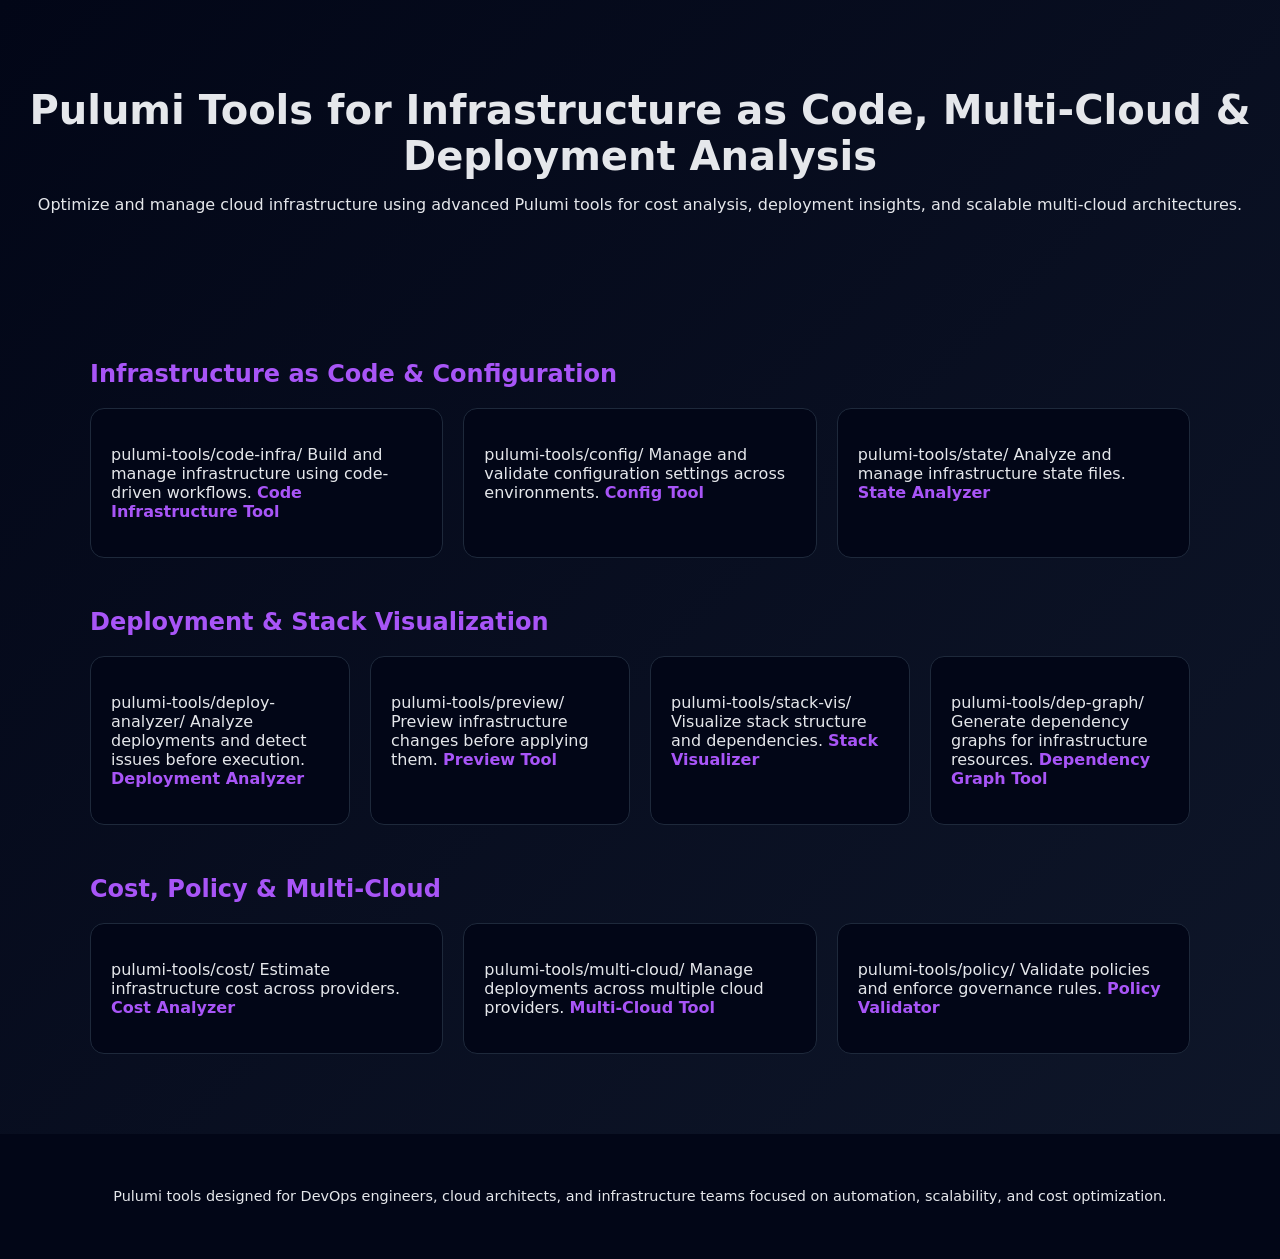
==== index.html @ a0091809 "Initial commit" ====
<!DOCTYPE html>
<html lang="en">
<head>
<meta charset="UTF-8">
<meta name="viewport" content="width=device-width, initial-scale=1.0">

<title>Pulumi Tools – Infrastructure as Code, Multi-Cloud Deployment & Cost Analysis</title>

<meta name="description" content="Advanced Pulumi tools for infrastructure as code: deployment analysis, cost estimation, multi-cloud management, policy validation, and stack visualization.">

<meta name="keywords" content="pulumi tools, infrastructure as code tools, pulumi cost analyzer, multi cloud deployment tools, pulumi stack visualization, pulumi policy validation">

<meta name="google-site-verification" content="QMAlZVgw_jsHfCVlnfvifbkMZy5CKnLXh7m65vo1kLM" />

<style>
body {
    margin: 0;
    font-family: system-ui, Arial, sans-serif;
    background: linear-gradient(135deg, #020617, #0f172a);
    color: #e5e7eb;
}

header {
    text-align: center;
    padding: 60px 20px;
}

h1 {
    font-size: 2.5rem;
    margin-bottom: 10px;
}

h2 {
    margin-top: 50px;
    color: #a855f7;
}

main {
    max-width: 1100px;
    margin: auto;
    padding: 20px;
}

.grid {
    display: grid;
    grid-template-columns: repeat(auto-fit, minmax(260px, 1fr));
    gap: 20px;
    margin-top: 20px;
}

.card {
    background: #020617;
    border: 1px solid #1e293b;
    border-radius: 14px;
    padding: 20px;
    transition: 0.3s ease;
}

.card:hover {
    transform: translateY(-5px);
    border-color: #a855f7;
}

.card a {
    color: #a855f7;
    font-weight: bold;
    text-decoration: none;
}

.card a:hover {
    text-decoration: underline;
}

footer {
    text-align: center;
    padding: 40px;
    margin-top: 60px;
    background: #020617;
    font-size: 0.9rem;
}
</style>

</head>

<body>

<header>
<h1>Pulumi Tools for Infrastructure as Code, Multi-Cloud & Deployment Analysis</h1>
<p>Optimize and manage cloud infrastructure using advanced Pulumi tools for cost analysis, deployment insights, and scalable multi-cloud architectures.</p>
</header>

<main>

<section>
<h2>Infrastructure as Code & Configuration</h2>

<div class="grid">

<div class="card">
<p>
pulumi-tools/code-infra/
Build and manage infrastructure using code-driven workflows.
<a href="pulumi-tools/code-infra/">Code Infrastructure Tool</a>
</p>
</div>

<div class="card">
<p>
pulumi-tools/config/
Manage and validate configuration settings across environments.
<a href="pulumi-tools/config/">Config Tool</a>
</p>
</div>

<div class="card">
<p>
pulumi-tools/state/
Analyze and manage infrastructure state files.
<a href="pulumi-tools/state/">State Analyzer</a>
</p>
</div>

</div>

</section>

<section>
<h2>Deployment & Stack Visualization</h2>

<div class="grid">

<div class="card">
<p>
pulumi-tools/deploy-analyzer/
Analyze deployments and detect issues before execution.
<a href="pulumi-tools/deploy-analyzer/">Deployment Analyzer</a>
</p>
</div>

<div class="card">
<p>
pulumi-tools/preview/
Preview infrastructure changes before applying them.
<a href="pulumi-tools/preview/">Preview Tool</a>
</p>
</div>

<div class="card">
<p>
pulumi-tools/stack-vis/
Visualize stack structure and dependencies.
<a href="pulumi-tools/stack-vis/">Stack Visualizer</a>
</p>
</div>

<div class="card">
<p>
pulumi-tools/dep-graph/
Generate dependency graphs for infrastructure resources.
<a href="pulumi-tools/dep-graph/">Dependency Graph Tool</a>
</p>
</div>

</div>

</section>

<section>
<h2>Cost, Policy & Multi-Cloud</h2>

<div class="grid">

<div class="card">
<p>
pulumi-tools/cost/
Estimate infrastructure cost across providers.
<a href="pulumi-tools/cost/">Cost Analyzer</a>
</p>
</div>

<div class="card">
<p>
pulumi-tools/multi-cloud/
Manage deployments across multiple cloud providers.
<a href="pulumi-tools/multi-cloud/">Multi-Cloud Tool</a>
</p>
</div>

<div class="card">
<p>
pulumi-tools/policy/
Validate policies and enforce governance rules.
<a href="pulumi-tools/policy/">Policy Validator</a>
</p>
</div>

</div>

</section>

</main>

<footer>
<p>Pulumi tools designed for DevOps engineers, cloud architects, and infrastructure teams focused on automation, scalability, and cost optimization.</p>
</footer>

</body>
</html>
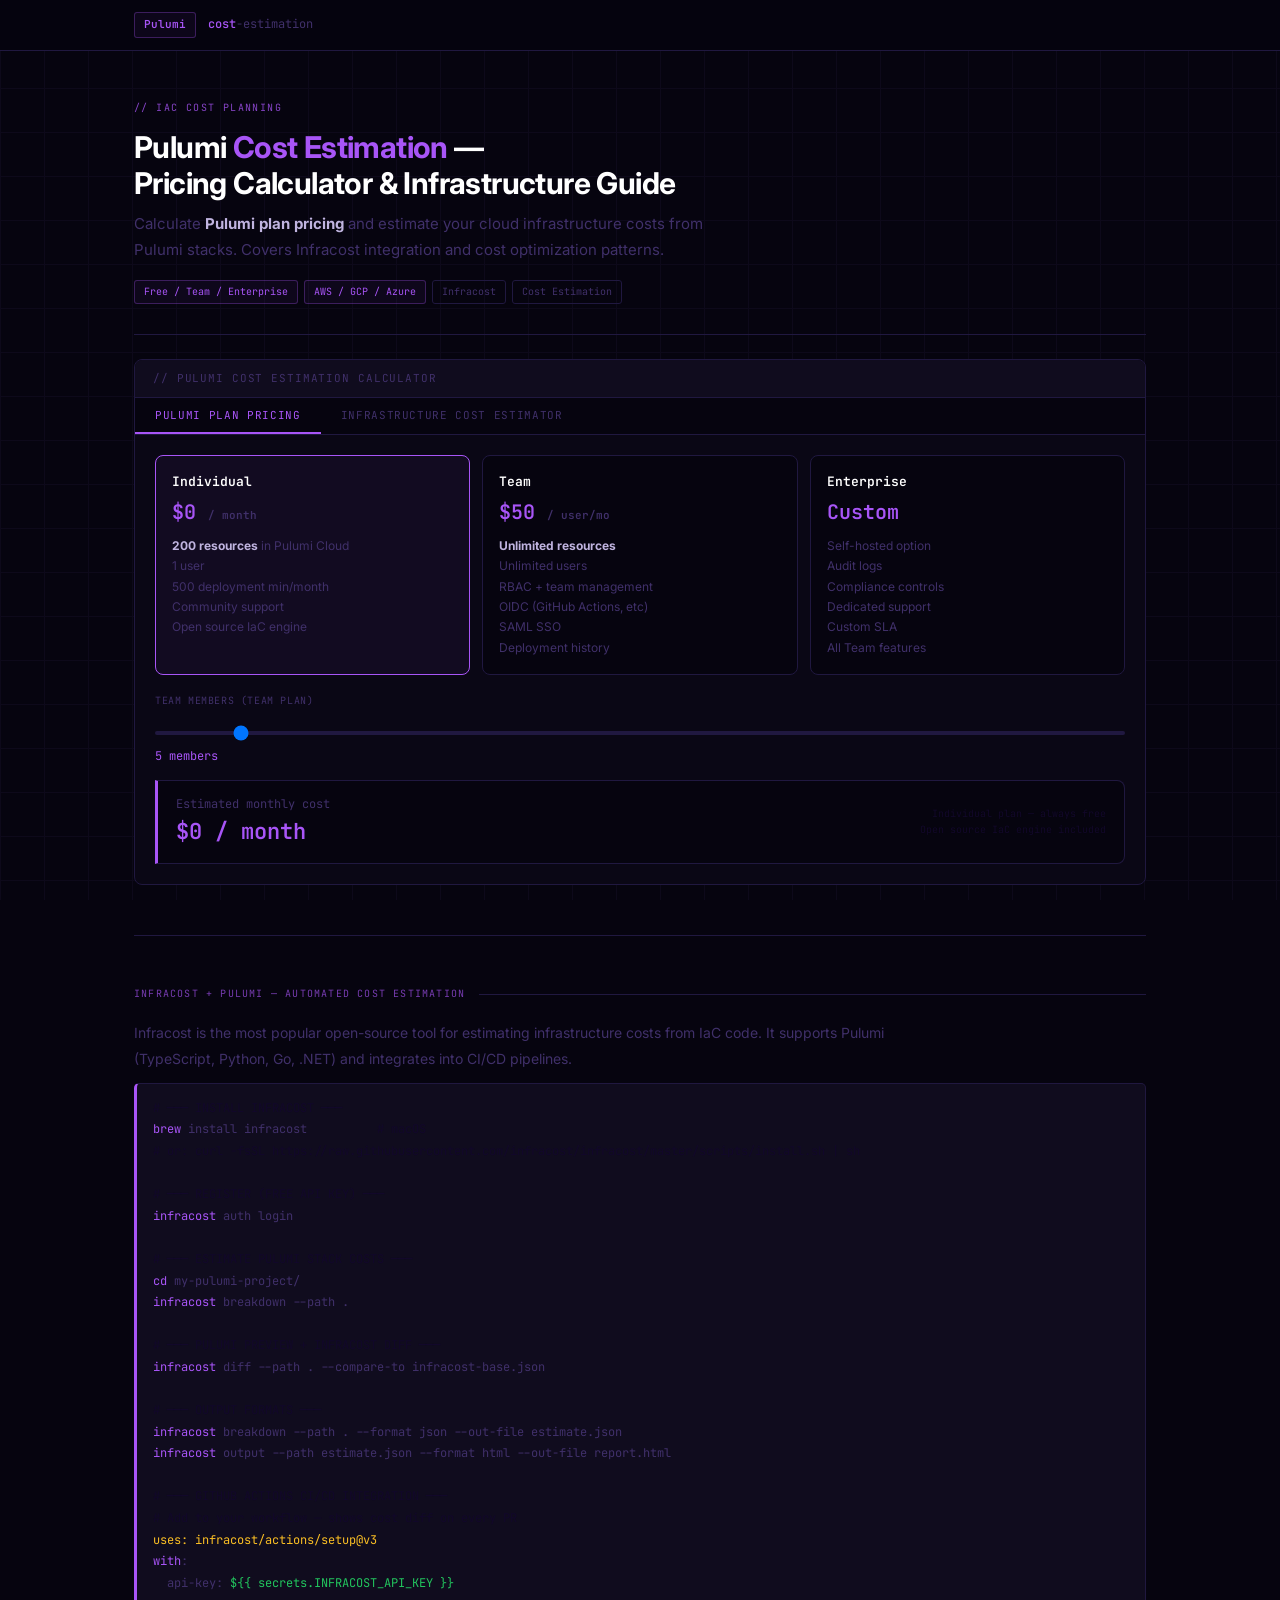
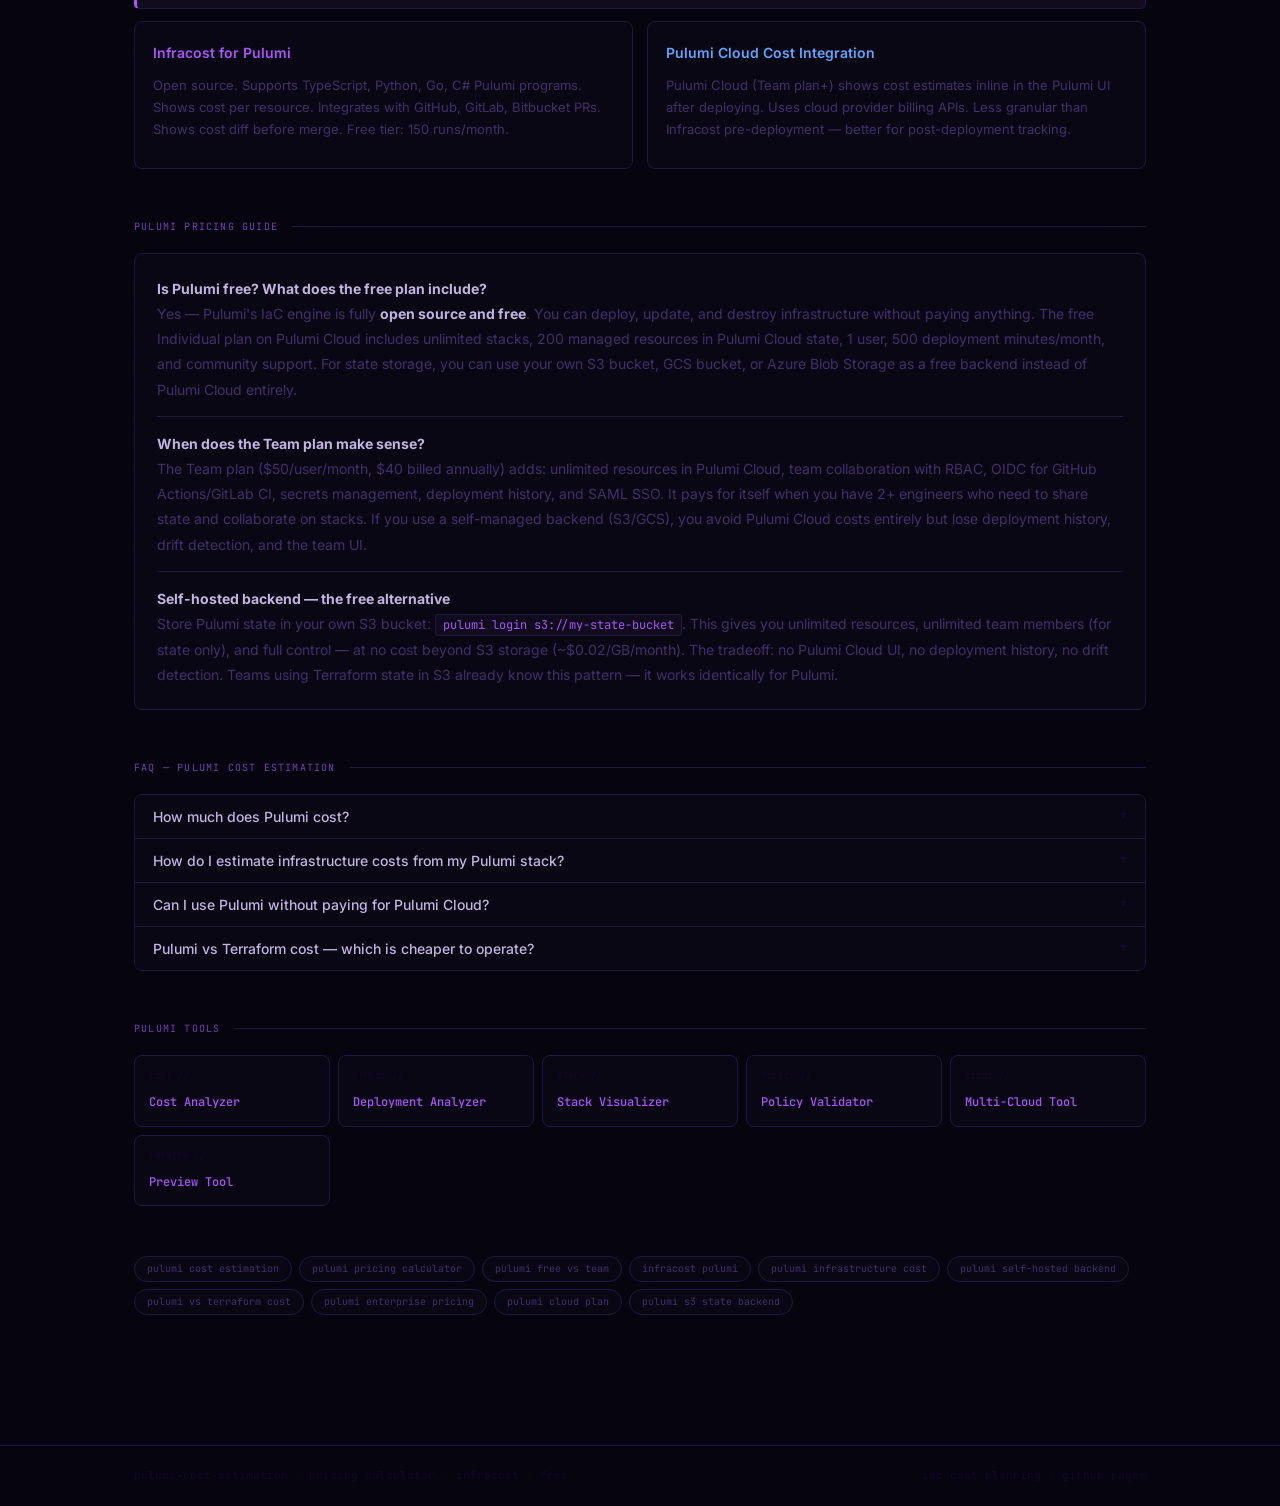
==== commit 9f1b8291: "Actualizar index.html" ====
--- a/index.html
+++ b/index.html
@@ -3,206 +3,867 @@
 <head>
 <meta charset="UTF-8">
 <meta name="viewport" content="width=device-width, initial-scale=1.0">
-
-<title>Pulumi Tools – Infrastructure as Code, Multi-Cloud Deployment & Cost Analysis</title>
-
-<meta name="description" content="Advanced Pulumi tools for infrastructure as code: deployment analysis, cost estimation, multi-cloud management, policy validation, and stack visualization.">
-
-<meta name="keywords" content="pulumi tools, infrastructure as code tools, pulumi cost analyzer, multi cloud deployment tools, pulumi stack visualization, pulumi policy validation">
-
-<meta name="google-site-verification" content="QMAlZVgw_jsHfCVlnfvifbkMZy5CKnLXh7m65vo1kLM" />
+<meta name="google-site-verification" content="PkLa_ViOo6FAHpvh8SacceMb95o9tePRdrqLNBz9X1M" />
+<meta name="robots" content="index, follow">
+
+<title>Pulumi Cost Estimation – Pricing Calculator &amp; Infrastructure Cost Guide 2025</title>
+
+<meta name="description" content="Pulumi cost estimation guide. Calculate Pulumi plan pricing (Free, Team, Enterprise), estimate AWS/GCP/Azure infrastructure costs from Pulumi stacks, and compare Infracost vs Pulumi cost tools. Free calculator.">
+
+<meta name="keywords" content="pulumi cost estimation, pulumi pricing calculator, pulumi cost, pulumi plan pricing, infracost pulumi, pulumi infrastructure cost, pulumi free vs team vs enterprise, pulumi cost tool, pulumi aws cost estimation">
+
+<link rel="canonical" href="https://franrivalbigprojects.github.io/pulumi-tools/">
+
+<meta property="og:title" content="Pulumi Cost Estimation – Pricing Calculator and Infrastructure Cost Guide">
+<meta property="og:description" content="Calculate Pulumi plan pricing and estimate infrastructure costs from Pulumi stacks. Infracost comparison and cost optimization guide.">
+<meta property="og:type" content="website">
+
+<link rel="preconnect" href="https://fonts.googleapis.com">
+<link rel="preconnect" href="https://fonts.gstatic.com" crossorigin>
+<link href="https://fonts.googleapis.com/css2?family=JetBrains+Mono:wght@400;500;600&family=Inter:wght@400;500;600;700&display=swap" rel="stylesheet">
 
 <style>
+:root {
+  --bg: #06040f;
+  --surface: #0a0715;
+  --surface2: #100c1e;
+  --border: #171028;
+  --border2: #201840;
+  --pul: #a855f7;
+  --pul-dim: rgba(168,85,247,0.12);
+  --pul-dim2: rgba(168,85,247,0.05);
+  --pul-glow: rgba(168,85,247,0.18);
+  --green: #22c55e;
+  --green-dim: rgba(34,197,94,0.1);
+  --green-dim2: rgba(34,197,94,0.05);
+  --blue: #60a5fa;
+  --blue-dim: rgba(96,165,250,0.08);
+  --orange: #fb923c;
+  --orange-dim: rgba(251,146,60,0.08);
+  --yellow: #fbbf24;
+  --yellow-dim: rgba(251,191,36,0.08);
+  --red: #f87171;
+  --text: #c0b4e0;
+  --text-muted: #40306a;
+  --text-dim: #12082a;
+  --mono: 'JetBrains Mono', monospace;
+  --sans: 'Inter', sans-serif;
+  --r: 8px;
+}
+
+* { box-sizing: border-box; margin: 0; padding: 0; }
+
 body {
-    margin: 0;
-    font-family: system-ui, Arial, sans-serif;
-    background: linear-gradient(135deg, #020617, #0f172a);
-    color: #e5e7eb;
+  font-family: var(--sans);
+  background: var(--bg);
+  color: var(--text);
+  min-height: 100vh;
+  line-height: 1.6;
+}
+
+body::after {
+  content: "";
+  position: fixed;
+  inset: 0;
+  background-image:
+    linear-gradient(var(--border) 1px, transparent 1px),
+    linear-gradient(90deg, var(--border) 1px, transparent 1px);
+  background-size: 44px 44px;
+  opacity: 0.45;
+  pointer-events: none;
+  z-index: 0;
 }
 
 header {
-    text-align: center;
-    padding: 60px 20px;
+  border-bottom: 1px solid var(--border2);
+  position: sticky;
+  top: 0;
+  z-index: 100;
+  background: rgba(6,4,15,0.97);
+  backdrop-filter: blur(12px);
+}
+
+.header-inner {
+  max-width: 1060px;
+  margin: 0 auto;
+  padding: 0 24px;
+  height: 50px;
+  display: flex;
+  align-items: center;
+  gap: 12px;
+  position: relative;
+  z-index: 1;
+}
+
+.logo-pill {
+  font-family: var(--mono);
+  font-size: 11px;
+  font-weight: 600;
+  color: var(--pul);
+  background: var(--pul-dim2);
+  border: 1px solid rgba(168,85,247,0.3);
+  border-radius: 3px;
+  padding: 3px 9px;
+}
+
+.logo-text {
+  font-family: var(--mono);
+  font-size: 12px;
+  color: var(--text-muted);
+}
+
+.logo-text strong { color: var(--pul); font-weight: 500; }
+
+.wrapper {
+  max-width: 1060px;
+  margin: 0 auto;
+  padding: 0 24px 80px;
+  position: relative;
+  z-index: 1;
+}
+
+.hero {
+  padding: 48px 0 30px;
+  border-bottom: 1px solid var(--border2);
+  margin-bottom: 24px;
+}
+
+.hero-eyebrow {
+  font-family: var(--mono);
+  font-size: 10px;
+  letter-spacing: 0.14em;
+  text-transform: uppercase;
+  color: var(--pul);
+  margin-bottom: 12px;
+  opacity: 0.8;
 }
 
 h1 {
-    font-size: 2.5rem;
-    margin-bottom: 10px;
-}
-
-h2 {
-    margin-top: 50px;
-    color: #a855f7;
-}
-
-main {
-    max-width: 1100px;
-    margin: auto;
-    padding: 20px;
-}
-
-.grid {
-    display: grid;
-    grid-template-columns: repeat(auto-fit, minmax(260px, 1fr));
-    gap: 20px;
-    margin-top: 20px;
-}
-
-.card {
-    background: #020617;
-    border: 1px solid #1e293b;
-    border-radius: 14px;
-    padding: 20px;
-    transition: 0.3s ease;
-}
-
-.card:hover {
-    transform: translateY(-5px);
-    border-color: #a855f7;
-}
-
-.card a {
-    color: #a855f7;
-    font-weight: bold;
-    text-decoration: none;
-}
-
-.card a:hover {
-    text-decoration: underline;
-}
-
-footer {
-    text-align: center;
-    padding: 40px;
-    margin-top: 60px;
-    background: #020617;
-    font-size: 0.9rem;
+  font-size: clamp(22px, 3.2vw, 30px);
+  font-weight: 700;
+  color: #fff;
+  margin-bottom: 10px;
+  letter-spacing: -0.02em;
+  line-height: 1.2;
+}
+
+h1 em { font-style: normal; color: var(--pul); }
+
+.hero-sub {
+  font-size: 15px;
+  color: var(--text-muted);
+  max-width: 620px;
+  line-height: 1.75;
+  margin-bottom: 16px;
+}
+
+.hero-sub strong { color: var(--text); }
+
+.pill-row { display: flex; flex-wrap: wrap; gap: 6px; }
+
+.pill {
+  font-family: var(--mono);
+  font-size: 10px;
+  padding: 3px 9px;
+  border-radius: 3px;
+  border: 1px solid;
+}
+
+.pill-p  { color: var(--pul); background: var(--pul-dim2); border-color: rgba(168,85,247,0.3); }
+.pill-dim { color: var(--text-muted); border-color: var(--border2); }
+
+/* TABS */
+.calc-shell {
+  background: var(--surface);
+  border: 1px solid var(--border2);
+  border-radius: var(--r);
+  overflow: hidden;
+  margin-bottom: 18px;
+}
+
+.calc-topbar {
+  background: var(--surface2);
+  border-bottom: 1px solid var(--border2);
+  padding: 10px 18px;
+  display: flex;
+  align-items: center;
+  justify-content: space-between;
+  flex-wrap: wrap;
+  gap: 8px;
+}
+
+.topbar-label {
+  font-family: var(--mono);
+  font-size: 11px;
+  color: var(--text-muted);
+  text-transform: uppercase;
+  letter-spacing: 0.08em;
+}
+
+.tab-row {
+  display: flex;
+  border-bottom: 1px solid var(--border2);
+  background: var(--bg);
+}
+
+.tab-btn {
+  padding: 10px 20px;
+  font-family: var(--mono);
+  font-size: 11px;
+  border: none;
+  border-bottom: 2px solid transparent;
+  cursor: pointer;
+  background: transparent;
+  color: var(--text-muted);
+  transition: all 0.15s;
+  text-transform: uppercase;
+  letter-spacing: 0.06em;
+}
+
+.tab-btn:hover { color: var(--text); }
+.tab-btn.active { color: var(--pul); border-bottom-color: var(--pul); }
+
+.tab-panel { display: none; padding: 20px; }
+.tab-panel.show { display: block; }
+
+/* PLAN CARDS */
+.plan-grid {
+  display: grid;
+  grid-template-columns: repeat(3, 1fr);
+  gap: 12px;
+  margin-bottom: 18px;
+}
+
+.plan-card {
+  background: var(--bg);
+  border: 1px solid var(--border2);
+  border-radius: var(--r);
+  padding: 16px;
+  transition: border-color 0.15s;
+  cursor: pointer;
+}
+
+.plan-card:hover { border-color: rgba(168,85,247,0.3); }
+.plan-card.selected { border-color: var(--pul); background: var(--pul-dim2); }
+
+.pc-name { font-family: var(--mono); font-size: 13px; font-weight: 600; color: #fff; margin-bottom: 3px; }
+.pc-price { font-family: var(--mono); font-size: 20px; font-weight: 600; color: var(--pul); margin-bottom: 8px; }
+.pc-price span { font-size: 11px; color: var(--text-muted); }
+.pc-feat { font-size: 12px; color: var(--text-muted); line-height: 1.7; }
+.pc-feat strong { color: var(--text); }
+
+/* RESOURCE ESTIMATOR */
+.res-grid {
+  display: grid;
+  grid-template-columns: 1fr 1fr;
+  gap: 10px;
+  margin-bottom: 16px;
+}
+
+.res-row {
+  display: flex;
+  align-items: center;
+  gap: 8px;
+  padding: 10px 12px;
+  background: var(--bg);
+  border: 1px solid var(--border2);
+  border-radius: 5px;
+}
+
+.res-label {
+  font-family: var(--mono);
+  font-size: 11px;
+  color: var(--text-muted);
+  flex: 1;
+}
+
+.res-input {
+  background: var(--surface2);
+  border: 1px solid var(--border2);
+  border-radius: 4px;
+  padding: 4px 8px;
+  font-family: var(--mono);
+  font-size: 12px;
+  color: var(--text);
+  width: 70px;
+  text-align: right;
+}
+
+.res-input:focus { outline: none; border-color: rgba(168,85,247,0.35); }
+
+.res-unit {
+  font-family: var(--mono);
+  font-size: 10px;
+  color: var(--text-dim);
+  width: 36px;
+}
+
+/* RESULT */
+.result-card {
+  background: var(--bg);
+  border: 1px solid var(--border2);
+  border-left: 3px solid var(--pul);
+  border-radius: 0 var(--r) var(--r) 0;
+  padding: 14px 18px;
+  display: flex;
+  align-items: center;
+  justify-content: space-between;
+  flex-wrap: wrap;
+  gap: 12px;
+}
+
+.rc-label { font-family: var(--mono); font-size: 12px; color: var(--text-muted); }
+.rc-val   { font-family: var(--mono); font-size: 22px; font-weight: 600; color: var(--pul); }
+.rc-note  { font-family: var(--mono); font-size: 10px; color: var(--text-dim); }
+
+/* SECTION */
+hr.divider { border: none; border-top: 1px solid var(--border2); margin: 50px 0; }
+.content-section { margin-bottom: 50px; }
+
+.sec-head {
+  display: flex;
+  align-items: center;
+  gap: 14px;
+  margin-bottom: 18px;
+}
+
+.sec-label {
+  font-family: var(--mono);
+  font-size: 10px;
+  text-transform: uppercase;
+  letter-spacing: 0.12em;
+  color: var(--pul);
+  white-space: nowrap;
+  opacity: 0.7;
+}
+
+.sec-rule { flex: 1; height: 1px; background: var(--border2); }
+
+p { font-size: 14px; color: var(--text-muted); line-height: 1.8; margin-bottom: 10px; max-width: 820px; }
+p strong { color: var(--text); }
+
+code {
+  font-family: var(--mono);
+  font-size: 12px;
+  background: var(--surface2);
+  color: var(--pul);
+  padding: 2px 7px;
+  border-radius: 3px;
+  border: 1px solid var(--border2);
+}
+
+.code-block {
+  background: var(--surface2);
+  border: 1px solid var(--border2);
+  border-left: 3px solid var(--pul);
+  border-radius: 5px;
+  padding: 14px 16px;
+  font-family: var(--mono);
+  font-size: 12px;
+  line-height: 1.8;
+  overflow-x: auto;
+  white-space: pre;
+  margin: 12px 0;
+  color: var(--text-muted);
+}
+
+.ck { color: var(--pul); }
+.cg { color: var(--green); }
+.cm { color: var(--text-dim); }
+.cy { color: var(--yellow); }
+
+.compare-grid {
+  display: grid;
+  grid-template-columns: 1fr 1fr;
+  gap: 14px;
+  margin-bottom: 14px;
+}
+
+.cg-card {
+  background: var(--surface);
+  border: 1px solid var(--border2);
+  border-radius: var(--r);
+  padding: 18px;
+}
+
+.cgc-title { font-size: 14px; font-weight: 600; margin-bottom: 8px; }
+.cgc-body  { font-size: 13px; color: var(--text-muted); line-height: 1.7; }
+
+.dense-block {
+  background: var(--surface);
+  border: 1px solid var(--border2);
+  border-radius: var(--r);
+  padding: 22px;
+  margin-top: 14px;
+}
+
+.dense-block p { margin-bottom: 14px; padding-bottom: 14px; border-bottom: 1px solid var(--border2); max-width: none; }
+.dense-block p:last-child { margin-bottom: 0; padding-bottom: 0; border-bottom: none; }
+
+.faq-list {
+  margin-top: 14px;
+  border: 1px solid var(--border2);
+  border-radius: var(--r);
+  overflow: hidden;
+}
+
+.faq-item { border-bottom: 1px solid var(--border2); }
+.faq-item:last-child { border-bottom: none; }
+
+.faq-q {
+  width: 100%;
+  text-align: left;
+  background: var(--surface);
+  border: none;
+  padding: 13px 18px;
+  font-size: 14px;
+  font-weight: 500;
+  color: var(--text);
+  font-family: var(--sans);
+  cursor: pointer;
+  display: flex;
+  justify-content: space-between;
+  align-items: center;
+  gap: 12px;
+  transition: background 0.15s;
+}
+
+.faq-q:hover { background: var(--pul-dim2); }
+.faq-arrow { font-family: var(--mono); font-size: 11px; color: var(--text-dim); transition: transform 0.2s; flex-shrink: 0; }
+.faq-item.open .faq-arrow { transform: rotate(180deg); }
+
+.faq-a {
+  display: none;
+  padding: 0 18px 13px;
+  font-size: 13px;
+  color: var(--text-muted);
+  line-height: 1.75;
+  border-top: 1px solid var(--border2);
+  background: var(--bg);
+}
+
+.faq-item.open .faq-a { display: block; }
+.faq-a code { color: var(--pul); background: var(--pul-dim2); }
+
+.subtools-grid {
+  display: grid;
+  grid-template-columns: repeat(auto-fill, minmax(180px, 1fr));
+  gap: 8px;
+  margin-top: 12px;
+}
+
+.stl {
+  background: var(--surface);
+  border: 1px solid var(--border2);
+  border-radius: var(--r);
+  padding: 12px 14px;
+  text-decoration: none;
+  display: block;
+  transition: border-color 0.15s;
+}
+
+.stl:hover { border-color: rgba(168,85,247,0.3); }
+.stl-eye  { font-family: var(--mono); font-size: 9px; color: var(--text-dim); text-transform: uppercase; letter-spacing: 0.07em; margin-bottom: 4px; }
+.stl-name { font-family: var(--mono); font-size: 12px; color: var(--pul); font-weight: 500; }
+
+.tag-cloud { display: flex; flex-wrap: wrap; gap: 7px; margin-bottom: 50px; }
+
+.tag {
+  font-family: var(--mono);
+  font-size: 10px;
+  color: var(--text-muted);
+  background: var(--surface);
+  border: 1px solid var(--border2);
+  border-radius: 100px;
+  padding: 4px 12px;
+  cursor: default;
+  transition: color 0.15s, border-color 0.15s;
+}
+
+.tag:hover { color: var(--pul); border-color: rgba(168,85,247,0.3); }
+
+footer { border-top: 1px solid var(--border2); padding: 20px 0; position: relative; z-index: 1; }
+
+.footer-inner {
+  max-width: 1060px;
+  margin: 0 auto;
+  padding: 0 24px;
+  display: flex;
+  justify-content: space-between;
+  align-items: center;
+  flex-wrap: wrap;
+  gap: 8px;
+}
+
+footer p { font-family: var(--mono); font-size: 11px; color: var(--text-dim); margin: 0; }
+
+@media (max-width: 680px) {
+  .plan-grid   { grid-template-columns: 1fr; }
+  .res-grid    { grid-template-columns: 1fr; }
+  .compare-grid { grid-template-columns: 1fr; }
 }
 </style>
 
+<script type="application/ld+json">
+{"@context":"https://schema.org","@type":"SoftwareApplication","name":"Pulumi Cost Estimation Calculator","applicationCategory":"DeveloperApplication","operatingSystem":"Web","offers":{"@type":"Offer","price":"0","priceCurrency":"USD"},"description":"Free Pulumi cost estimation tool. Calculate Pulumi plan pricing (Free, Team, Enterprise) and estimate AWS/Azure/GCP infrastructure costs from Pulumi stacks. Includes Infracost comparison guide."}
+</script>
+
+<script type="application/ld+json">
+{"@context":"https://schema.org","@type":"FAQPage","mainEntity":[{"@type":"Question","name":"How much does Pulumi cost?","acceptedAnswer":{"@type":"Answer","text":"Pulumi has three main plans: Individual (Free) — unlimited stacks, 200 resources in Pulumi Cloud, 1 user. Team — $50/month per user (or $40/year), unlimited resources, team collaboration, OIDC, SAML SSO. Enterprise — custom pricing, includes compliance, self-hosted option, audit logs, and dedicated support. The free plan is fully functional for solo developers. Pulumi's IaC engine is open source and free — you only pay for Pulumi Cloud features like state management, deployment history, and team collaboration."}},{"@type":"Question","name":"How do I estimate infrastructure costs from Pulumi stacks?","acceptedAnswer":{"@type":"Answer","text":"Use Infracost with Pulumi: run 'infracost breakdown --path .' in your Pulumi project directory. Infracost reads your Pulumi code and generates a cost estimate for AWS, Azure, and GCP resources. It integrates with Pulumi Deployments and CI/CD pipelines to show cost diffs on pull requests. Alternatively, Pulumi has a preview pricing integration where you can see estimated costs before deploying with 'pulumi preview --suppress-outputs'."}}]}
+</script>
 </head>
 
 <body>
-
 <header>
-<h1>Pulumi Tools for Infrastructure as Code, Multi-Cloud & Deployment Analysis</h1>
-<p>Optimize and manage cloud infrastructure using advanced Pulumi tools for cost analysis, deployment insights, and scalable multi-cloud architectures.</p>
+  <div class="header-inner">
+    <span class="logo-pill">Pulumi</span>
+    <span class="logo-text"><strong>cost</strong>-estimation</span>
+  </div>
 </header>
 
-<main>
-
-<section>
-<h2>Infrastructure as Code & Configuration</h2>
-
-<div class="grid">
-
-<div class="card">
-<p>
-pulumi-tools/code-infra/
-Build and manage infrastructure using code-driven workflows.
-<a href="pulumi-tools/code-infra/">Code Infrastructure Tool</a>
-</p>
+<div class="wrapper">
+
+  <section class="hero">
+    <p class="hero-eyebrow">// IaC Cost Planning</p>
+    <h1>Pulumi <em>Cost Estimation</em> —<br>Pricing Calculator &amp; Infrastructure Guide</h1>
+    <p class="hero-sub">
+      Calculate <strong>Pulumi plan pricing</strong> and estimate your cloud infrastructure costs from Pulumi stacks. Covers Infracost integration and cost optimization patterns.
+    </p>
+    <div class="pill-row">
+      <span class="pill pill-p">Free / Team / Enterprise</span>
+      <span class="pill pill-p">AWS / GCP / Azure</span>
+      <span class="pill pill-dim">Infracost</span>
+      <span class="pill pill-dim">Cost Estimation</span>
+    </div>
+  </section>
+
+  <!-- CALCULATOR -->
+  <div class="calc-shell">
+    <div class="calc-topbar">
+      <span class="topbar-label">// Pulumi Cost Estimation Calculator</span>
+    </div>
+    <div class="tab-row">
+      <button class="tab-btn active" onclick="showTab('plan',this)">Pulumi Plan Pricing</button>
+      <button class="tab-btn" onclick="showTab('infra',this)">Infrastructure Cost Estimator</button>
+    </div>
+
+    <!-- PLAN TAB -->
+    <div class="tab-panel show" id="tab-plan">
+      <div class="plan-grid" id="planGrid"></div>
+      <div style="margin-bottom:14px;">
+        <div style="font-family:var(--mono);font-size:10px;color:var(--text-muted);text-transform:uppercase;letter-spacing:0.06em;margin-bottom:8px;">Team members (Team plan)</div>
+        <input type="range" min="1" max="50" value="5" id="memberSlider" style="width:100%;height:4px;-webkit-appearance:none;background:var(--border2);border-radius:2px;outline:none;" oninput="updatePlanCalc()">
+        <div style="font-family:var(--mono);font-size:12px;color:var(--pul);margin-top:4px;" id="memberLabel">5 members</div>
+      </div>
+      <div class="result-card" id="planResult">
+        <div>
+          <div class="rc-label">Estimated monthly cost</div>
+          <div class="rc-val" id="planCost">$0 / month</div>
+        </div>
+        <div style="text-align:right;">
+          <div class="rc-note" id="planNote">Individual plan selected</div>
+          <div class="rc-note" id="planAnnual"></div>
+        </div>
+      </div>
+    </div>
+
+    <!-- INFRA TAB -->
+    <div class="tab-panel" id="tab-infra">
+      <p style="font-family:var(--mono);font-size:11px;color:var(--text-dim);margin-bottom:14px;max-width:none;">Estimate AWS resource costs for resources managed by Pulumi. Based on us-east-1 on-demand pricing.</p>
+      <div class="res-grid" id="resGrid"></div>
+      <div class="result-card">
+        <div>
+          <div class="rc-label">Estimated infrastructure / month</div>
+          <div class="rc-val" id="infraCost">$0.00 / month</div>
+        </div>
+        <div style="text-align:right;">
+          <div class="rc-note" id="infraAnnual"></div>
+          <div class="rc-note">AWS us-east-1 on-demand · approximate</div>
+        </div>
+      </div>
+    </div>
+  </div>
+
+  <hr class="divider">
+
+  <!-- INFRACOST SECTION -->
+  <section class="content-section">
+    <div class="sec-head">
+      <span class="sec-label">Infracost + Pulumi — automated cost estimation</span>
+      <span class="sec-rule"></span>
+    </div>
+    <p>Infracost is the most popular open-source tool for estimating infrastructure costs from IaC code. It supports Pulumi (TypeScript, Python, Go, .NET) and integrates into CI/CD pipelines.</p>
+
+    <div class="code-block"><span class="cm"># ─── INSTALL INFRACOST ───</span>
+<span class="ck">brew</span> install infracost          <span class="cm"># macOS</span>
+<span class="cm"># or: curl -fsSL https://raw.githubusercontent.com/infracost/infracost/master/scripts/install.sh | sh</span>
+
+<span class="cm"># ─── REGISTER (FREE API KEY) ───</span>
+<span class="ck">infracost</span> auth login
+
+<span class="cm"># ─── ESTIMATE PULUMI STACK COSTS ───</span>
+<span class="ck">cd</span> my-pulumi-project/
+<span class="ck">infracost</span> breakdown --path .
+
+<span class="cm"># ─── PULUMI PREVIEW + INFRACOST DIFF ───</span>
+<span class="ck">infracost</span> diff --path . --compare-to infracost-base.json
+
+<span class="cm"># ─── OUTPUT FORMATS ───</span>
+<span class="ck">infracost</span> breakdown --path . --format json --out-file estimate.json
+<span class="ck">infracost</span> output --path estimate.json --format html --out-file report.html
+
+<span class="cm"># ─── GITHUB ACTIONS CI/CD INTEGRATION ───</span>
+<span class="cm"># Add to your workflow — shows cost diff on every PR</span>
+<span class="cy">uses: infracost/actions/setup@v3</span>
+<span class="ck">with</span>:
+  api-key: <span class="cg">${{ secrets.INFRACOST_API_KEY }}</span></div>
+
+    <div class="compare-grid">
+      <div class="cg-card">
+        <p class="cgc-title" style="color:var(--pul);">Infracost for Pulumi</p>
+        <p class="cgc-body">Open source. Supports TypeScript, Python, Go, C# Pulumi programs. Shows cost per resource. Integrates with GitHub, GitLab, Bitbucket PRs. Shows cost diff before merge. Free tier: 150 runs/month.</p>
+      </div>
+      <div class="cg-card">
+        <p class="cgc-title" style="color:var(--blue);">Pulumi Cloud Cost Integration</p>
+        <p class="cgc-body">Pulumi Cloud (Team plan+) shows cost estimates inline in the Pulumi UI after deploying. Uses cloud provider billing APIs. Less granular than Infracost pre-deployment — better for post-deployment tracking.</p>
+      </div>
+    </div>
+  </section>
+
+  <!-- GUIDE -->
+  <section class="content-section">
+    <div class="sec-head">
+      <span class="sec-label">Pulumi pricing guide</span>
+      <span class="sec-rule"></span>
+    </div>
+    <div class="dense-block">
+      <p><strong>Is Pulumi free? What does the free plan include?</strong><br>
+      Yes — Pulumi's IaC engine is fully <strong>open source and free</strong>. You can deploy, update, and destroy infrastructure without paying anything. The free Individual plan on Pulumi Cloud includes unlimited stacks, 200 managed resources in Pulumi Cloud state, 1 user, 500 deployment minutes/month, and community support. For state storage, you can use your own S3 bucket, GCS bucket, or Azure Blob Storage as a free backend instead of Pulumi Cloud entirely.</p>
+      <p><strong>When does the Team plan make sense?</strong><br>
+      The Team plan ($50/user/month, $40 billed annually) adds: unlimited resources in Pulumi Cloud, team collaboration with RBAC, OIDC for GitHub Actions/GitLab CI, secrets management, deployment history, and SAML SSO. It pays for itself when you have 2+ engineers who need to share state and collaborate on stacks. If you use a self-managed backend (S3/GCS), you avoid Pulumi Cloud costs entirely but lose deployment history, drift detection, and the team UI.</p>
+      <p><strong>Self-hosted backend — the free alternative</strong><br>
+      Store Pulumi state in your own S3 bucket: <code>pulumi login s3://my-state-bucket</code>. This gives you unlimited resources, unlimited team members (for state only), and full control — at no cost beyond S3 storage (~$0.02/GB/month). The tradeoff: no Pulumi Cloud UI, no deployment history, no drift detection. Teams using Terraform state in S3 already know this pattern — it works identically for Pulumi.</p>
+    </div>
+  </section>
+
+  <!-- FAQ -->
+  <section class="content-section">
+    <div class="sec-head">
+      <span class="sec-label">FAQ — Pulumi cost estimation</span>
+      <span class="sec-rule"></span>
+    </div>
+    <div class="faq-list">
+      <div class="faq-item">
+        <button class="faq-q" onclick="toggleFaq(this)">How much does Pulumi cost?<span class="faq-arrow">&#9660;</span></button>
+        <div class="faq-a">Pulumi has three tiers: <strong>Individual (Free)</strong> — open source IaC engine, 200 resources in Pulumi Cloud, 1 user. <strong>Team</strong> — $50/user/month ($40 annual), unlimited resources, RBAC, OIDC, SAML SSO, deployment history. <strong>Enterprise</strong> — custom pricing, self-hosted option, audit logs, compliance controls. The IaC engine itself is always free. You pay for Pulumi Cloud features: state management, team UI, and deployment automation.</div>
+      </div>
+      <div class="faq-item">
+        <button class="faq-q" onclick="toggleFaq(this)">How do I estimate infrastructure costs from my Pulumi stack?<span class="faq-arrow">&#9660;</span></button>
+        <div class="faq-a">Use <strong>Infracost</strong> — the most popular open-source tool for this: install with <code>brew install infracost</code>, run <code>infracost auth login</code>, then <code>infracost breakdown --path .</code> in your Pulumi project. It reads your Pulumi TypeScript/Python/Go/C# code and generates cost estimates for AWS, Azure, and GCP resources. Add it to CI/CD (GitHub Actions, GitLab) to show cost diffs on every pull request before infrastructure changes are applied.</div>
+      </div>
+      <div class="faq-item">
+        <button class="faq-q" onclick="toggleFaq(this)">Can I use Pulumi without paying for Pulumi Cloud?<span class="faq-arrow">&#9660;</span></button>
+        <div class="faq-a">Yes. Use a self-managed state backend instead of Pulumi Cloud: <code>pulumi login s3://your-state-bucket</code> (AWS), <code>pulumi login gs://your-bucket</code> (GCP), or <code>pulumi login azblob://your-container</code> (Azure). This gives you unlimited resources and team members at no Pulumi cost. You only pay for the storage (~pennies). The trade-off: no Pulumi Cloud UI, no deployment history, no drift detection. For small teams already using cloud storage, this is a common zero-cost setup.</div>
+      </div>
+      <div class="faq-item">
+        <button class="faq-q" onclick="toggleFaq(this)">Pulumi vs Terraform cost — which is cheaper to operate?<span class="faq-arrow">&#9660;</span></button>
+        <div class="faq-a">Both are free for the core engine (Pulumi is open source, Terraform/OpenTofu is open source). For cloud state: both support S3/GCS/Azure Blob as free backends. For commercial platforms: Pulumi Cloud Team is $50/user/month; Terraform Cloud Teams (HCP) starts at $20/user/month — Terraform is cheaper for the platform tier. However, Pulumi's self-managed backend is fully free with no resource or user limits, while HCP Terraform has limits on the free tier. For pure IaC without a commercial platform, costs are equivalent.</div>
+      </div>
+    </div>
+  </section>
+
+  <section class="content-section">
+    <div class="sec-head">
+      <span class="sec-label">Pulumi tools</span>
+      <span class="sec-rule"></span>
+    </div>
+    <div class="subtools-grid">
+      <a href="pulumi-tools/cost/" class="stl"><p class="stl-eye">cost //</p><span class="stl-name">Cost Analyzer</span></a>
+      <a href="pulumi-tools/deploy-analyzer/" class="stl"><p class="stl-eye">deploy //</p><span class="stl-name">Deployment Analyzer</span></a>
+      <a href="pulumi-tools/stack-vis/" class="stl"><p class="stl-eye">stack //</p><span class="stl-name">Stack Visualizer</span></a>
+      <a href="pulumi-tools/policy/" class="stl"><p class="stl-eye">policy //</p><span class="stl-name">Policy Validator</span></a>
+      <a href="pulumi-tools/multi-cloud/" class="stl"><p class="stl-eye">cloud //</p><span class="stl-name">Multi-Cloud Tool</span></a>
+      <a href="pulumi-tools/preview/" class="stl"><p class="stl-eye">preview //</p><span class="stl-name">Preview Tool</span></a>
+    </div>
+  </section>
+
+  <div class="tag-cloud">
+    <span class="tag">pulumi cost estimation</span>
+    <span class="tag">pulumi pricing calculator</span>
+    <span class="tag">pulumi free vs team</span>
+    <span class="tag">infracost pulumi</span>
+    <span class="tag">pulumi infrastructure cost</span>
+    <span class="tag">pulumi self-hosted backend</span>
+    <span class="tag">pulumi vs terraform cost</span>
+    <span class="tag">pulumi enterprise pricing</span>
+    <span class="tag">pulumi cloud plan</span>
+    <span class="tag">pulumi s3 state backend</span>
+  </div>
+
 </div>
 
-<div class="card">
-<p>
-pulumi-tools/config/
-Manage and validate configuration settings across environments.
-<a href="pulumi-tools/config/">Config Tool</a>
-</p>
-</div>
-
-<div class="card">
-<p>
-pulumi-tools/state/
-Analyze and manage infrastructure state files.
-<a href="pulumi-tools/state/">State Analyzer</a>
-</p>
-</div>
-
-</div>
-
-</section>
-
-<section>
-<h2>Deployment & Stack Visualization</h2>
-
-<div class="grid">
-
-<div class="card">
-<p>
-pulumi-tools/deploy-analyzer/
-Analyze deployments and detect issues before execution.
-<a href="pulumi-tools/deploy-analyzer/">Deployment Analyzer</a>
-</p>
-</div>
-
-<div class="card">
-<p>
-pulumi-tools/preview/
-Preview infrastructure changes before applying them.
-<a href="pulumi-tools/preview/">Preview Tool</a>
-</p>
-</div>
-
-<div class="card">
-<p>
-pulumi-tools/stack-vis/
-Visualize stack structure and dependencies.
-<a href="pulumi-tools/stack-vis/">Stack Visualizer</a>
-</p>
-</div>
-
-<div class="card">
-<p>
-pulumi-tools/dep-graph/
-Generate dependency graphs for infrastructure resources.
-<a href="pulumi-tools/dep-graph/">Dependency Graph Tool</a>
-</p>
-</div>
-
-</div>
-
-</section>
-
-<section>
-<h2>Cost, Policy & Multi-Cloud</h2>
-
-<div class="grid">
-
-<div class="card">
-<p>
-pulumi-tools/cost/
-Estimate infrastructure cost across providers.
-<a href="pulumi-tools/cost/">Cost Analyzer</a>
-</p>
-</div>
-
-<div class="card">
-<p>
-pulumi-tools/multi-cloud/
-Manage deployments across multiple cloud providers.
-<a href="pulumi-tools/multi-cloud/">Multi-Cloud Tool</a>
-</p>
-</div>
-
-<div class="card">
-<p>
-pulumi-tools/policy/
-Validate policies and enforce governance rules.
-<a href="pulumi-tools/policy/">Policy Validator</a>
-</p>
-</div>
-
-</div>
-
-</section>
-
-</main>
-
 <footer>
-<p>Pulumi tools designed for DevOps engineers, cloud architects, and infrastructure teams focused on automation, scalability, and cost optimization.</p>
+  <div class="footer-inner">
+    <p>pulumi-cost-estimation &middot; pricing calculator &middot; infracost &middot; free</p>
+    <p>iac cost planning &middot; github pages</p>
+  </div>
 </footer>
+
+<script>
+// ─── PLANS ───
+var PLANS = [
+  {
+    id: 'free',
+    name: 'Individual',
+    basePrice: 0,
+    perUser: 0,
+    label: 'Free forever',
+    features: '<strong>200 resources</strong> in Pulumi Cloud\n1 user\n500 deployment min/month\nCommunity support\nOpen source IaC engine'
+  },
+  {
+    id: 'team',
+    name: 'Team',
+    basePrice: 50,
+    perUser: 50,
+    label: '$50/user/month',
+    features: '<strong>Unlimited resources</strong>\nUnlimited users\nRBAC + team management\nOIDC (GitHub Actions, etc)\nSAML SSO\nDeployment history'
+  },
+  {
+    id: 'enterprise',
+    name: 'Enterprise',
+    basePrice: -1,
+    perUser: 0,
+    label: 'Custom pricing',
+    features: 'Self-hosted option\nAudit logs\nCompliance controls\nDedicated support\nCustom SLA\nAll Team features'
+  }
+];
+
+var selectedPlan = 'free';
+
+function renderPlanCards() {
+  var grid = document.getElementById('planGrid');
+  grid.innerHTML = '';
+  PLANS.forEach(function(plan) {
+    var card = document.createElement('div');
+    card.className = 'plan-card' + (plan.id === selectedPlan ? ' selected' : '');
+    card.onclick = function() { selectedPlan = plan.id; renderPlanCards(); updatePlanCalc(); };
+    var html = '<div class="pc-name">' + plan.name + '</div>';
+    if (plan.basePrice === -1) {
+      html += '<div class="pc-price">Custom</div>';
+    } else if (plan.basePrice === 0) {
+      html += '<div class="pc-price">$0 <span>/ month</span></div>';
+    } else {
+      html += '<div class="pc-price">$' + plan.basePrice + ' <span>/ user/mo</span></div>';
+    }
+    html += '<div class="pc-feat">' + plan.features.replace(/\n/g, '<br>') + '</div>';
+    card.innerHTML = html;
+    grid.appendChild(card);
+  });
+}
+
+function updatePlanCalc() {
+  var members = parseInt(document.getElementById('memberSlider').value);
+  document.getElementById('memberLabel').textContent = members + ' member' + (members === 1 ? '' : 's');
+  var plan = PLANS.find(function(p) { return p.id === selectedPlan; });
+  var costEl   = document.getElementById('planCost');
+  var noteEl   = document.getElementById('planNote');
+  var annualEl = document.getElementById('planAnnual');
+
+  if (plan.basePrice === -1) {
+    costEl.textContent = 'Contact sales';
+    noteEl.textContent = 'Enterprise plan selected';
+    annualEl.textContent = '';
+  } else if (plan.basePrice === 0) {
+    costEl.textContent = '$0 / month';
+    noteEl.textContent = 'Individual plan — always free';
+    annualEl.textContent = 'Open source IaC engine included';
+  } else {
+    var monthly = plan.perUser * members;
+    var annual  = plan.perUser * 0.8 * members * 12;
+    costEl.textContent = '$' + monthly.toLocaleString() + ' / month';
+    noteEl.textContent = members + ' users × $' + plan.perUser + '/user';
+    annualEl.textContent = '$' + Math.round(annual).toLocaleString() + '/year billed annually (20% off)';
+  }
+}
+
+// ─── INFRA ESTIMATOR ───
+var RESOURCES = [
+  { id: 'ec2_t3m',   label: 'EC2 t3.medium',      unit: 'instances', price: 30.37 },
+  { id: 'ec2_t3l',   label: 'EC2 t3.large',        unit: 'instances', price: 60.74 },
+  { id: 'rds_t3m',   label: 'RDS db.t3.medium',    unit: 'instances', price: 50.40 },
+  { id: 'rds_t3l',   label: 'RDS db.t3.large',     unit: 'instances', price: 100.80 },
+  { id: 's3_gb',     label: 'S3 Storage',           unit: 'GB',        price: 0.023 },
+  { id: 'lb',        label: 'ALB Load Balancer',    unit: 'count',     price: 16.20 },
+  { id: 'lambda',    label: 'Lambda (1M invocations)', unit: 'M/month', price: 0.20 },
+  { id: 'eks_node',  label: 'EKS Worker (t3.medium)',  unit: 'nodes',  price: 30.37 },
+  { id: 'ebs_gp3',   label: 'EBS gp3',              unit: 'GB',        price: 0.08 },
+  { id: 'cf',        label: 'CloudFront',           unit: 'GB xfr',    price: 0.085 }
+];
+
+var resValues = {};
+RESOURCES.forEach(function(r) { resValues[r.id] = 0; });
+
+function renderResources() {
+  var grid = document.getElementById('resGrid');
+  grid.innerHTML = '';
+  RESOURCES.forEach(function(res) {
+    var row = document.createElement('div');
+    row.className = 'res-row';
+    var lbl = document.createElement('div');
+    lbl.className = 'res-label';
+    lbl.textContent = res.label;
+    var inp = document.createElement('input');
+    inp.type = 'number';
+    inp.min = '0';
+    inp.value = '0';
+    inp.className = 'res-input';
+    inp.id = 'inp-' + res.id;
+    inp.oninput = function() {
+      resValues[res.id] = parseFloat(this.value) || 0;
+      updateInfraCost();
+    };
+    var unit = document.createElement('div');
+    unit.className = 'res-unit';
+    unit.textContent = res.unit;
+    row.appendChild(lbl); row.appendChild(inp); row.appendChild(unit);
+    grid.appendChild(row);
+  });
+}
+
+function updateInfraCost() {
+  var total = 0;
+  RESOURCES.forEach(function(res) {
+    total += (resValues[res.id] || 0) * res.price;
+  });
+  document.getElementById('infraCost').textContent = '$' + total.toFixed(2) + ' / month';
+  document.getElementById('infraAnnual').textContent = total > 0 ? '~$' + Math.round(total * 12).toLocaleString() + ' / year' : '';
+}
+
+function showTab(tab, btn) {
+  document.querySelectorAll('.tab-btn').forEach(function(b) { b.classList.remove('active'); });
+  document.querySelectorAll('.tab-panel').forEach(function(p) { p.classList.remove('show'); });
+  btn.classList.add('active');
+  document.getElementById('tab-' + tab).classList.add('show');
+}
+
+function toggleFaq(btn) {
+  btn.parentElement.classList.toggle('open');
+}
+
+// Init
+renderPlanCards();
+updatePlanCalc();
+renderResources();
+
+// Style the slider
+var slider = document.getElementById('memberSlider');
+if (slider) {
+  slider.style.cursor = 'pointer';
+  slider.addEventListener('mouseover', function() {
+    this.style.accentColor = 'var(--pul)';
+  });
+}
+</script>
 
 </body>
 </html>
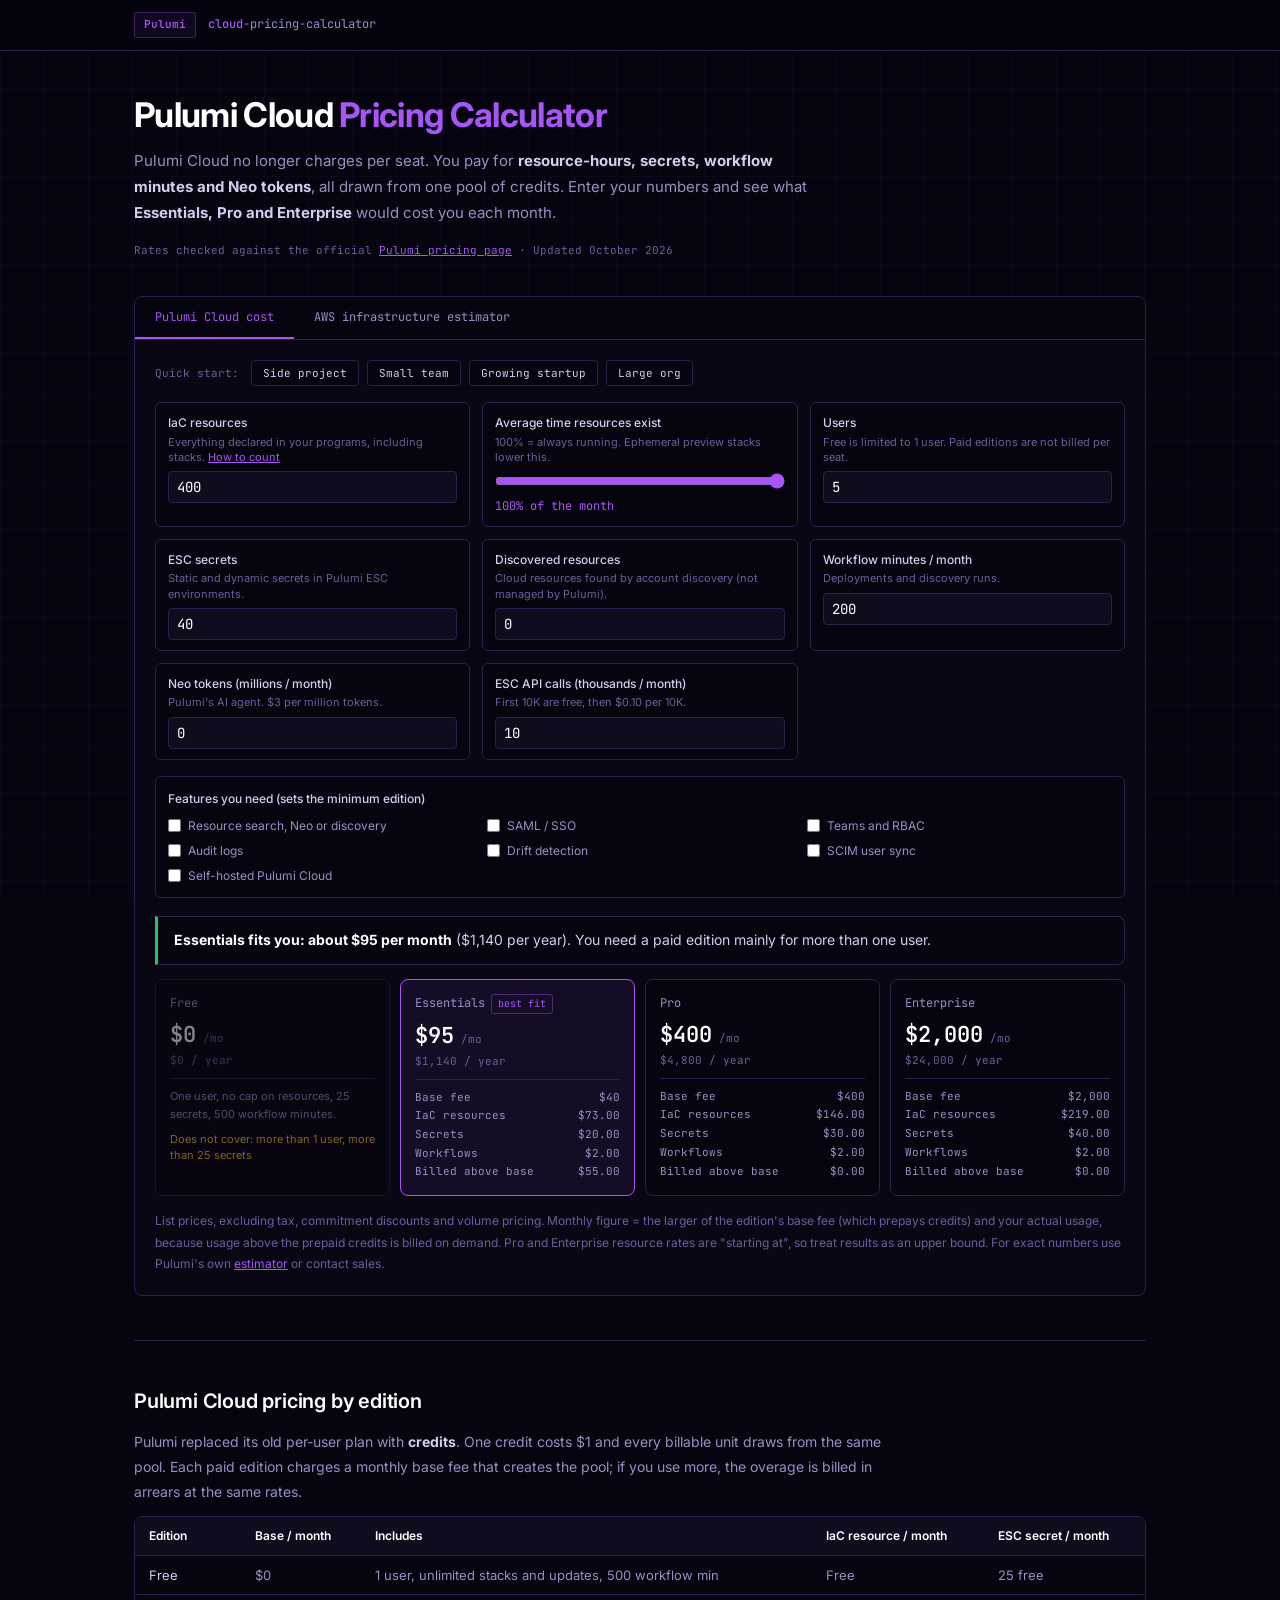
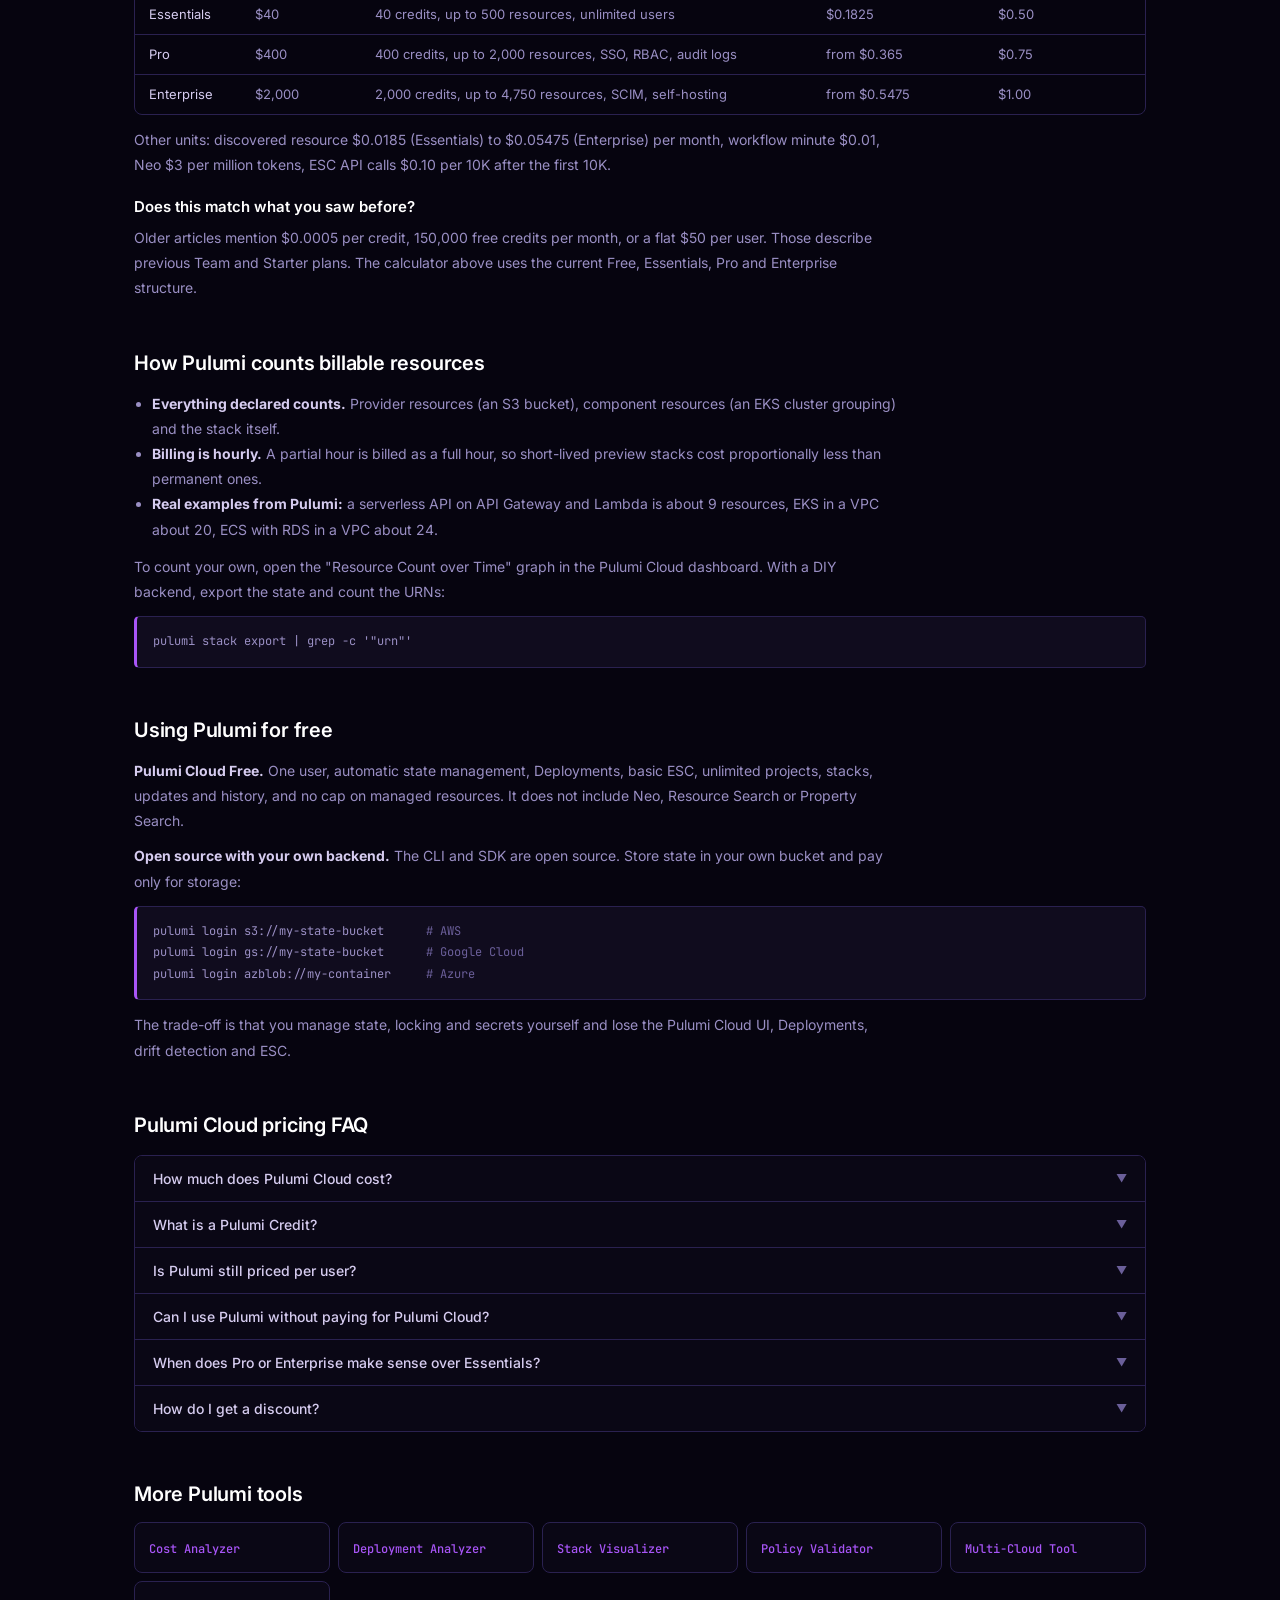
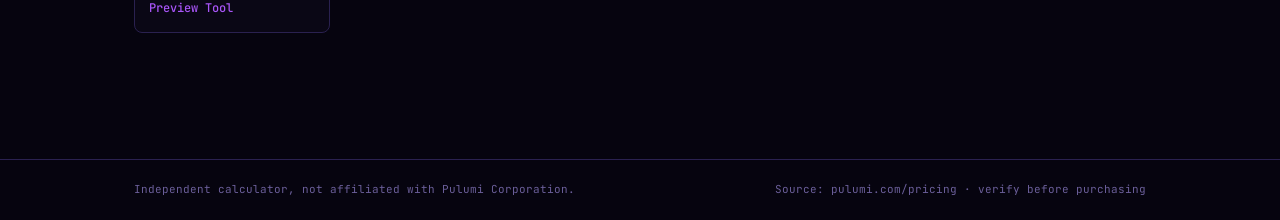
==== commit c1ab1189: "Calculadora" ====
--- a/index.html
+++ b/index.html
@@ -4,18 +4,18 @@
 <meta charset="UTF-8">
 <meta name="viewport" content="width=device-width, initial-scale=1.0">
 <meta name="google-site-verification" content="PkLa_ViOo6FAHpvh8SacceMb95o9tePRdrqLNBz9X1M" />
-<meta name="robots" content="index, follow">
-
-<title>Pulumi Cost Estimation – Pricing Calculator &amp; Infrastructure Cost Guide 2025</title>
-
-<meta name="description" content="Pulumi cost estimation guide. Calculate Pulumi plan pricing (Free, Team, Enterprise), estimate AWS/GCP/Azure infrastructure costs from Pulumi stacks, and compare Infracost vs Pulumi cost tools. Free calculator.">
-
-<meta name="keywords" content="pulumi cost estimation, pulumi pricing calculator, pulumi cost, pulumi plan pricing, infracost pulumi, pulumi infrastructure cost, pulumi free vs team vs enterprise, pulumi cost tool, pulumi aws cost estimation">
+<meta name="robots" content="index, follow, max-snippet:-1">
+
+<title>Pulumi Cloud Pricing Calculator (2026) – Essentials, Pro &amp; Enterprise</title>
+
+<meta name="description" content="Free Pulumi Cloud pricing calculator. Enter your IaC resources, ESC secrets and workflow minutes to see monthly cost on Essentials, Pro and Enterprise. Current 2026 credit-based rates.">
+
+<meta name="keywords" content="pulumi cloud pricing, pulumi pricing calculator, pulumi cost estimation, pulumi essentials vs pro, pulumi credits, pulumi cost per resource, pulumi enterprise pricing, pulumi free plan, pulumi vs terraform cost">
 
 <link rel="canonical" href="https://franrivalbigprojects.github.io/pulumi-tools/">
 
-<meta property="og:title" content="Pulumi Cost Estimation – Pricing Calculator and Infrastructure Cost Guide">
-<meta property="og:description" content="Calculate Pulumi plan pricing and estimate infrastructure costs from Pulumi stacks. Infracost comparison and cost optimization guide.">
+<meta property="og:title" content="Pulumi Cloud Pricing Calculator (2026)">
+<meta property="og:description" content="Estimate your monthly Pulumi Cloud bill by edition: resources, secrets, workflow minutes and Neo tokens. Compare Free, Essentials, Pro and Enterprise.">
 <meta property="og:type" content="website">
 
 <link rel="preconnect" href="https://fonts.googleapis.com">
@@ -28,488 +28,153 @@
   --surface: #0a0715;
   --surface2: #100c1e;
   --border: #171028;
-  --border2: #201840;
+  --border2: #2a2150;
   --pul: #a855f7;
-  --pul-dim: rgba(168,85,247,0.12);
-  --pul-dim2: rgba(168,85,247,0.05);
-  --pul-glow: rgba(168,85,247,0.18);
+  --pul-dim2: rgba(168,85,247,0.07);
   --green: #22c55e;
-  --green-dim: rgba(34,197,94,0.1);
-  --green-dim2: rgba(34,197,94,0.05);
-  --blue: #60a5fa;
-  --blue-dim: rgba(96,165,250,0.08);
-  --orange: #fb923c;
-  --orange-dim: rgba(251,146,60,0.08);
   --yellow: #fbbf24;
-  --yellow-dim: rgba(251,191,36,0.08);
   --red: #f87171;
-  --text: #c0b4e0;
-  --text-muted: #40306a;
-  --text-dim: #12082a;
+  --text: #d6ccf0;
+  --text-muted: #9a8fc4;
+  --text-dim: #6b5f9a;
   --mono: 'JetBrains Mono', monospace;
   --sans: 'Inter', sans-serif;
   --r: 8px;
 }
-
 * { box-sizing: border-box; margin: 0; padding: 0; }
-
-body {
-  font-family: var(--sans);
-  background: var(--bg);
-  color: var(--text);
-  min-height: 100vh;
-  line-height: 1.6;
-}
-
+body { font-family: var(--sans); background: var(--bg); color: var(--text); min-height: 100vh; line-height: 1.6; }
 body::after {
-  content: "";
-  position: fixed;
-  inset: 0;
-  background-image:
-    linear-gradient(var(--border) 1px, transparent 1px),
-    linear-gradient(90deg, var(--border) 1px, transparent 1px);
-  background-size: 44px 44px;
-  opacity: 0.45;
-  pointer-events: none;
-  z-index: 0;
-}
-
-header {
-  border-bottom: 1px solid var(--border2);
-  position: sticky;
-  top: 0;
-  z-index: 100;
-  background: rgba(6,4,15,0.97);
-  backdrop-filter: blur(12px);
-}
-
-.header-inner {
-  max-width: 1060px;
-  margin: 0 auto;
-  padding: 0 24px;
-  height: 50px;
-  display: flex;
-  align-items: center;
-  gap: 12px;
-  position: relative;
-  z-index: 1;
-}
-
-.logo-pill {
-  font-family: var(--mono);
-  font-size: 11px;
-  font-weight: 600;
-  color: var(--pul);
-  background: var(--pul-dim2);
-  border: 1px solid rgba(168,85,247,0.3);
-  border-radius: 3px;
-  padding: 3px 9px;
-}
-
-.logo-text {
-  font-family: var(--mono);
-  font-size: 12px;
-  color: var(--text-muted);
-}
-
+  content: ""; position: fixed; inset: 0;
+  background-image: linear-gradient(var(--border) 1px, transparent 1px), linear-gradient(90deg, var(--border) 1px, transparent 1px);
+  background-size: 44px 44px; opacity: 0.4; pointer-events: none; z-index: 0;
+}
+header { border-bottom: 1px solid var(--border2); position: sticky; top: 0; z-index: 100; background: rgba(6,4,15,0.97); backdrop-filter: blur(12px); }
+.header-inner { max-width: 1060px; margin: 0 auto; padding: 0 24px; height: 50px; display: flex; align-items: center; gap: 12px; position: relative; z-index: 1; }
+.logo-pill { font-family: var(--mono); font-size: 11px; font-weight: 600; color: var(--pul); background: var(--pul-dim2); border: 1px solid rgba(168,85,247,0.3); border-radius: 3px; padding: 3px 9px; }
+.logo-text { font-family: var(--mono); font-size: 12px; color: var(--text-muted); }
 .logo-text strong { color: var(--pul); font-weight: 500; }
-
-.wrapper {
-  max-width: 1060px;
-  margin: 0 auto;
-  padding: 0 24px 80px;
-  position: relative;
-  z-index: 1;
-}
-
-.hero {
-  padding: 48px 0 30px;
-  border-bottom: 1px solid var(--border2);
-  margin-bottom: 24px;
-}
-
-.hero-eyebrow {
-  font-family: var(--mono);
-  font-size: 10px;
-  letter-spacing: 0.14em;
-  text-transform: uppercase;
-  color: var(--pul);
-  margin-bottom: 12px;
-  opacity: 0.8;
-}
-
-h1 {
-  font-size: clamp(22px, 3.2vw, 30px);
-  font-weight: 700;
-  color: #fff;
-  margin-bottom: 10px;
-  letter-spacing: -0.02em;
-  line-height: 1.2;
-}
-
+.wrapper { max-width: 1060px; margin: 0 auto; padding: 0 24px 80px; position: relative; z-index: 1; }
+
+.hero { padding: 44px 0 26px; }
+h1 { font-size: clamp(24px, 3.6vw, 34px); font-weight: 700; color: #fff; margin-bottom: 12px; letter-spacing: -0.02em; line-height: 1.2; }
 h1 em { font-style: normal; color: var(--pul); }
-
-.hero-sub {
-  font-size: 15px;
-  color: var(--text-muted);
-  max-width: 620px;
-  line-height: 1.75;
-  margin-bottom: 16px;
-}
-
+.hero-sub { font-size: 15px; color: var(--text-muted); max-width: 680px; line-height: 1.75; margin-bottom: 14px; }
 .hero-sub strong { color: var(--text); }
-
-.pill-row { display: flex; flex-wrap: wrap; gap: 6px; }
-
-.pill {
-  font-family: var(--mono);
-  font-size: 10px;
-  padding: 3px 9px;
-  border-radius: 3px;
-  border: 1px solid;
-}
-
-.pill-p  { color: var(--pul); background: var(--pul-dim2); border-color: rgba(168,85,247,0.3); }
-.pill-dim { color: var(--text-muted); border-color: var(--border2); }
-
-/* TABS */
-.calc-shell {
-  background: var(--surface);
-  border: 1px solid var(--border2);
-  border-radius: var(--r);
-  overflow: hidden;
-  margin-bottom: 18px;
-}
-
-.calc-topbar {
-  background: var(--surface2);
-  border-bottom: 1px solid var(--border2);
-  padding: 10px 18px;
-  display: flex;
-  align-items: center;
-  justify-content: space-between;
-  flex-wrap: wrap;
-  gap: 8px;
-}
-
-.topbar-label {
-  font-family: var(--mono);
-  font-size: 11px;
-  color: var(--text-muted);
-  text-transform: uppercase;
-  letter-spacing: 0.08em;
-}
-
-.tab-row {
-  display: flex;
-  border-bottom: 1px solid var(--border2);
-  background: var(--bg);
-}
-
-.tab-btn {
-  padding: 10px 20px;
-  font-family: var(--mono);
-  font-size: 11px;
-  border: none;
-  border-bottom: 2px solid transparent;
-  cursor: pointer;
-  background: transparent;
-  color: var(--text-muted);
-  transition: all 0.15s;
-  text-transform: uppercase;
-  letter-spacing: 0.06em;
-}
-
+.meta-line { font-family: var(--mono); font-size: 11px; color: var(--text-dim); }
+.meta-line a { color: var(--pul); }
+
+/* CALC */
+.calc-shell { background: var(--surface); border: 1px solid var(--border2); border-radius: var(--r); overflow: hidden; margin-bottom: 18px; }
+.tab-row { display: flex; border-bottom: 1px solid var(--border2); background: var(--bg); overflow-x: auto; }
+.tab-btn { padding: 12px 20px; font-family: var(--mono); font-size: 12px; border: none; border-bottom: 2px solid transparent; cursor: pointer; background: transparent; color: var(--text-muted); white-space: nowrap; }
 .tab-btn:hover { color: var(--text); }
 .tab-btn.active { color: var(--pul); border-bottom-color: var(--pul); }
-
 .tab-panel { display: none; padding: 20px; }
 .tab-panel.show { display: block; }
-
-/* PLAN CARDS */
-.plan-grid {
-  display: grid;
-  grid-template-columns: repeat(3, 1fr);
-  gap: 12px;
-  margin-bottom: 18px;
-}
-
-.plan-card {
-  background: var(--bg);
-  border: 1px solid var(--border2);
-  border-radius: var(--r);
-  padding: 16px;
-  transition: border-color 0.15s;
-  cursor: pointer;
-}
-
-.plan-card:hover { border-color: rgba(168,85,247,0.3); }
-.plan-card.selected { border-color: var(--pul); background: var(--pul-dim2); }
-
-.pc-name { font-family: var(--mono); font-size: 13px; font-weight: 600; color: #fff; margin-bottom: 3px; }
-.pc-price { font-family: var(--mono); font-size: 20px; font-weight: 600; color: var(--pul); margin-bottom: 8px; }
-.pc-price span { font-size: 11px; color: var(--text-muted); }
-.pc-feat { font-size: 12px; color: var(--text-muted); line-height: 1.7; }
-.pc-feat strong { color: var(--text); }
-
-/* RESOURCE ESTIMATOR */
-.res-grid {
-  display: grid;
-  grid-template-columns: 1fr 1fr;
-  gap: 10px;
-  margin-bottom: 16px;
-}
-
-.res-row {
-  display: flex;
-  align-items: center;
-  gap: 8px;
-  padding: 10px 12px;
-  background: var(--bg);
-  border: 1px solid var(--border2);
-  border-radius: 5px;
-}
-
-.res-label {
-  font-family: var(--mono);
-  font-size: 11px;
-  color: var(--text-muted);
-  flex: 1;
-}
-
-.res-input {
-  background: var(--surface2);
-  border: 1px solid var(--border2);
-  border-radius: 4px;
-  padding: 4px 8px;
-  font-family: var(--mono);
-  font-size: 12px;
-  color: var(--text);
-  width: 70px;
-  text-align: right;
-}
-
-.res-input:focus { outline: none; border-color: rgba(168,85,247,0.35); }
-
-.res-unit {
-  font-family: var(--mono);
-  font-size: 10px;
-  color: var(--text-dim);
-  width: 36px;
-}
-
-/* RESULT */
-.result-card {
-  background: var(--bg);
-  border: 1px solid var(--border2);
-  border-left: 3px solid var(--pul);
-  border-radius: 0 var(--r) var(--r) 0;
-  padding: 14px 18px;
-  display: flex;
-  align-items: center;
-  justify-content: space-between;
-  flex-wrap: wrap;
-  gap: 12px;
-}
-
+:focus-visible { outline: 2px solid var(--pul); outline-offset: 2px; }
+
+.presets { display: flex; flex-wrap: wrap; gap: 8px; align-items: center; margin-bottom: 16px; }
+.presets span { font-family: var(--mono); font-size: 11px; color: var(--text-dim); margin-right: 4px; }
+.preset { font-family: var(--mono); font-size: 11px; color: var(--text); background: var(--bg); border: 1px solid var(--border2); border-radius: 4px; padding: 5px 11px; cursor: pointer; }
+.preset:hover { border-color: var(--pul); color: var(--pul); }
+
+.fields { display: grid; grid-template-columns: repeat(3, 1fr); gap: 12px; margin-bottom: 16px; }
+.field { background: var(--bg); border: 1px solid var(--border2); border-radius: 6px; padding: 10px 12px; }
+.field label { display: block; font-size: 12px; color: var(--text); font-weight: 500; margin-bottom: 2px; }
+.field .hint { font-size: 11px; color: var(--text-dim); margin-bottom: 6px; line-height: 1.4; }
+.field input[type=number] { width: 100%; background: var(--surface2); border: 1px solid var(--border2); border-radius: 4px; padding: 6px 8px; font-family: var(--mono); font-size: 14px; color: #fff; }
+.field input[type=range] { width: 100%; accent-color: var(--pul); }
+.field .val { font-family: var(--mono); font-size: 12px; color: var(--pul); }
+
+.needs { background: var(--bg); border: 1px solid var(--border2); border-radius: 6px; padding: 12px; margin-bottom: 18px; }
+.needs-title { font-size: 12px; color: var(--text); font-weight: 500; margin-bottom: 8px; }
+.needs-grid { display: grid; grid-template-columns: repeat(3, 1fr); gap: 6px 14px; }
+.needs label { font-size: 12px; color: var(--text-muted); display: flex; gap: 7px; align-items: center; cursor: pointer; }
+.needs input { accent-color: var(--pul); }
+
+.verdict { border: 1px solid var(--border2); border-left: 3px solid var(--green); border-radius: 0 var(--r) var(--r) 0; background: var(--bg); padding: 12px 16px; margin-bottom: 14px; font-size: 14px; color: var(--text); }
+.verdict strong { color: #fff; }
+
+.ed-grid { display: grid; grid-template-columns: repeat(4, 1fr); gap: 10px; margin-bottom: 14px; }
+.ed { background: var(--bg); border: 1px solid var(--border2); border-radius: var(--r); padding: 14px; }
+.ed.best { border-color: var(--pul); background: var(--pul-dim2); }
+.ed.off { opacity: 0.5; }
+.ed-name { font-family: var(--mono); font-size: 12px; color: var(--text-muted); margin-bottom: 4px; }
+.ed-price { font-family: var(--mono); font-size: 22px; font-weight: 600; color: #fff; }
+.ed-price small { font-size: 11px; color: var(--text-dim); font-weight: 400; }
+.ed-year { font-family: var(--mono); font-size: 11px; color: var(--text-dim); margin-bottom: 8px; }
+.ed-lines { font-size: 11px; color: var(--text-muted); line-height: 1.7; border-top: 1px solid var(--border2); padding-top: 8px; }
+.ed-lines div { display: flex; justify-content: space-between; gap: 8px; font-family: var(--mono); }
+.ed-flag { font-size: 11px; color: var(--yellow); margin-top: 8px; line-height: 1.4; }
+.ed-badge { display: inline-block; font-family: var(--mono); font-size: 10px; color: var(--pul); border: 1px solid rgba(168,85,247,.4); border-radius: 3px; padding: 1px 6px; margin-left: 6px; }
+.fine { font-size: 12px; color: var(--text-dim); max-width: none; margin: 0; }
+
+/* INFRA TAB */
+.res-grid { display: grid; grid-template-columns: 1fr 1fr; gap: 10px; margin: 14px 0 16px; }
+.res-row { display: flex; align-items: center; gap: 8px; padding: 10px 12px; background: var(--bg); border: 1px solid var(--border2); border-radius: 5px; }
+.res-label { font-family: var(--mono); font-size: 11px; color: var(--text-muted); flex: 1; }
+.res-input { background: var(--surface2); border: 1px solid var(--border2); border-radius: 4px; padding: 4px 8px; font-family: var(--mono); font-size: 12px; color: #fff; width: 76px; text-align: right; }
+.res-unit { font-family: var(--mono); font-size: 10px; color: var(--text-dim); width: 48px; }
+.result-card { background: var(--bg); border: 1px solid var(--border2); border-left: 3px solid var(--pul); border-radius: 0 var(--r) var(--r) 0; padding: 14px 18px; display: flex; align-items: center; justify-content: space-between; flex-wrap: wrap; gap: 12px; }
 .rc-label { font-family: var(--mono); font-size: 12px; color: var(--text-muted); }
-.rc-val   { font-family: var(--mono); font-size: 22px; font-weight: 600; color: var(--pul); }
-.rc-note  { font-family: var(--mono); font-size: 10px; color: var(--text-dim); }
-
-/* SECTION */
-hr.divider { border: none; border-top: 1px solid var(--border2); margin: 50px 0; }
-.content-section { margin-bottom: 50px; }
-
-.sec-head {
-  display: flex;
-  align-items: center;
-  gap: 14px;
-  margin-bottom: 18px;
-}
-
-.sec-label {
-  font-family: var(--mono);
-  font-size: 10px;
-  text-transform: uppercase;
-  letter-spacing: 0.12em;
-  color: var(--pul);
-  white-space: nowrap;
-  opacity: 0.7;
-}
-
-.sec-rule { flex: 1; height: 1px; background: var(--border2); }
-
-p { font-size: 14px; color: var(--text-muted); line-height: 1.8; margin-bottom: 10px; max-width: 820px; }
-p strong { color: var(--text); }
-
-code {
-  font-family: var(--mono);
-  font-size: 12px;
-  background: var(--surface2);
-  color: var(--pul);
-  padding: 2px 7px;
-  border-radius: 3px;
-  border: 1px solid var(--border2);
-}
-
-.code-block {
-  background: var(--surface2);
-  border: 1px solid var(--border2);
-  border-left: 3px solid var(--pul);
-  border-radius: 5px;
-  padding: 14px 16px;
-  font-family: var(--mono);
-  font-size: 12px;
-  line-height: 1.8;
-  overflow-x: auto;
-  white-space: pre;
-  margin: 12px 0;
-  color: var(--text-muted);
-}
-
-.ck { color: var(--pul); }
-.cg { color: var(--green); }
-.cm { color: var(--text-dim); }
-.cy { color: var(--yellow); }
-
-.compare-grid {
-  display: grid;
-  grid-template-columns: 1fr 1fr;
-  gap: 14px;
-  margin-bottom: 14px;
-}
-
-.cg-card {
-  background: var(--surface);
-  border: 1px solid var(--border2);
-  border-radius: var(--r);
-  padding: 18px;
-}
-
-.cgc-title { font-size: 14px; font-weight: 600; margin-bottom: 8px; }
-.cgc-body  { font-size: 13px; color: var(--text-muted); line-height: 1.7; }
-
-.dense-block {
-  background: var(--surface);
-  border: 1px solid var(--border2);
-  border-radius: var(--r);
-  padding: 22px;
-  margin-top: 14px;
-}
-
-.dense-block p { margin-bottom: 14px; padding-bottom: 14px; border-bottom: 1px solid var(--border2); max-width: none; }
-.dense-block p:last-child { margin-bottom: 0; padding-bottom: 0; border-bottom: none; }
-
-.faq-list {
-  margin-top: 14px;
-  border: 1px solid var(--border2);
-  border-radius: var(--r);
-  overflow: hidden;
-}
-
+.rc-val { font-family: var(--mono); font-size: 22px; font-weight: 600; color: var(--pul); }
+.rc-note { font-family: var(--mono); font-size: 10px; color: var(--text-dim); }
+
+/* CONTENT */
+hr.divider { border: none; border-top: 1px solid var(--border2); margin: 44px 0; }
+.content-section { margin-bottom: 46px; }
+h2 { font-size: 20px; color: #fff; font-weight: 600; margin-bottom: 12px; letter-spacing: -0.01em; }
+h3 { font-size: 15px; color: #fff; font-weight: 600; margin: 18px 0 6px; }
+p { font-size: 14px; color: var(--text-muted); line-height: 1.8; margin-bottom: 10px; max-width: 760px; }
+p strong, li strong { color: var(--text); }
+a { color: var(--pul); }
+ul.plain { margin: 6px 0 12px 18px; max-width: 760px; }
+ul.plain li { font-size: 14px; color: var(--text-muted); line-height: 1.8; }
+code { font-family: var(--mono); font-size: 12px; background: var(--surface2); color: var(--pul); padding: 2px 7px; border-radius: 3px; border: 1px solid var(--border2); }
+.code-block { background: var(--surface2); border: 1px solid var(--border2); border-left: 3px solid var(--pul); border-radius: 5px; padding: 14px 16px; font-family: var(--mono); font-size: 12px; line-height: 1.8; overflow-x: auto; white-space: pre; margin: 12px 0; color: var(--text-muted); }
+
+.table-wrap { overflow-x: auto; margin: 12px 0; border: 1px solid var(--border2); border-radius: var(--r); }
+table { width: 100%; border-collapse: collapse; font-size: 13px; min-width: 620px; }
+th, td { text-align: left; padding: 9px 14px; border-bottom: 1px solid var(--border2); color: var(--text-muted); }
+th { background: var(--surface2); color: #fff; font-weight: 600; font-size: 12px; }
+td:first-child { color: var(--text); }
+tr:last-child td { border-bottom: none; }
+
+.faq-list { margin-top: 14px; border: 1px solid var(--border2); border-radius: var(--r); overflow: hidden; }
 .faq-item { border-bottom: 1px solid var(--border2); }
 .faq-item:last-child { border-bottom: none; }
-
-.faq-q {
-  width: 100%;
-  text-align: left;
-  background: var(--surface);
-  border: none;
-  padding: 13px 18px;
-  font-size: 14px;
-  font-weight: 500;
-  color: var(--text);
-  font-family: var(--sans);
-  cursor: pointer;
-  display: flex;
-  justify-content: space-between;
-  align-items: center;
-  gap: 12px;
-  transition: background 0.15s;
-}
-
+.faq-q { width: 100%; text-align: left; background: var(--surface); border: none; padding: 14px 18px; font-size: 14px; font-weight: 500; color: var(--text); font-family: var(--sans); cursor: pointer; display: flex; justify-content: space-between; align-items: center; gap: 12px; }
 .faq-q:hover { background: var(--pul-dim2); }
-.faq-arrow { font-family: var(--mono); font-size: 11px; color: var(--text-dim); transition: transform 0.2s; flex-shrink: 0; }
+.faq-arrow { font-size: 11px; color: var(--text-dim); transition: transform 0.2s; }
 .faq-item.open .faq-arrow { transform: rotate(180deg); }
-
-.faq-a {
-  display: none;
-  padding: 0 18px 13px;
-  font-size: 13px;
-  color: var(--text-muted);
-  line-height: 1.75;
-  border-top: 1px solid var(--border2);
-  background: var(--bg);
-}
-
+.faq-a { display: none; padding: 12px 18px 14px; font-size: 13px; color: var(--text-muted); line-height: 1.75; border-top: 1px solid var(--border2); background: var(--bg); }
 .faq-item.open .faq-a { display: block; }
-.faq-a code { color: var(--pul); background: var(--pul-dim2); }
-
-.subtools-grid {
-  display: grid;
-  grid-template-columns: repeat(auto-fill, minmax(180px, 1fr));
-  gap: 8px;
-  margin-top: 12px;
-}
-
-.stl {
-  background: var(--surface);
-  border: 1px solid var(--border2);
-  border-radius: var(--r);
-  padding: 12px 14px;
-  text-decoration: none;
-  display: block;
-  transition: border-color 0.15s;
-}
-
-.stl:hover { border-color: rgba(168,85,247,0.3); }
-.stl-eye  { font-family: var(--mono); font-size: 9px; color: var(--text-dim); text-transform: uppercase; letter-spacing: 0.07em; margin-bottom: 4px; }
+
+.subtools-grid { display: grid; grid-template-columns: repeat(auto-fill, minmax(180px, 1fr)); gap: 8px; margin-top: 12px; }
+.stl { background: var(--surface); border: 1px solid var(--border2); border-radius: var(--r); padding: 12px 14px; text-decoration: none; display: block; }
+.stl:hover { border-color: rgba(168,85,247,0.5); }
 .stl-name { font-family: var(--mono); font-size: 12px; color: var(--pul); font-weight: 500; }
 
-.tag-cloud { display: flex; flex-wrap: wrap; gap: 7px; margin-bottom: 50px; }
-
-.tag {
-  font-family: var(--mono);
-  font-size: 10px;
-  color: var(--text-muted);
-  background: var(--surface);
-  border: 1px solid var(--border2);
-  border-radius: 100px;
-  padding: 4px 12px;
-  cursor: default;
-  transition: color 0.15s, border-color 0.15s;
-}
-
-.tag:hover { color: var(--pul); border-color: rgba(168,85,247,0.3); }
-
 footer { border-top: 1px solid var(--border2); padding: 20px 0; position: relative; z-index: 1; }
-
-.footer-inner {
-  max-width: 1060px;
-  margin: 0 auto;
-  padding: 0 24px;
-  display: flex;
-  justify-content: space-between;
-  align-items: center;
-  flex-wrap: wrap;
-  gap: 8px;
-}
-
-footer p { font-family: var(--mono); font-size: 11px; color: var(--text-dim); margin: 0; }
-
-@media (max-width: 680px) {
-  .plan-grid   { grid-template-columns: 1fr; }
-  .res-grid    { grid-template-columns: 1fr; }
-  .compare-grid { grid-template-columns: 1fr; }
-}
+.footer-inner { max-width: 1060px; margin: 0 auto; padding: 0 24px; display: flex; justify-content: space-between; flex-wrap: wrap; gap: 8px; }
+footer p { font-family: var(--mono); font-size: 11px; color: var(--text-dim); margin: 0; max-width: none; }
+
+@media (max-width: 860px) { .ed-grid { grid-template-columns: 1fr 1fr; } .fields, .needs-grid { grid-template-columns: 1fr 1fr; } }
+@media (max-width: 560px) { .ed-grid, .fields, .needs-grid, .res-grid { grid-template-columns: 1fr; } }
+@media (prefers-reduced-motion: reduce) { * { transition: none !important; } }
 </style>
 
 <script type="application/ld+json">
-{"@context":"https://schema.org","@type":"SoftwareApplication","name":"Pulumi Cost Estimation Calculator","applicationCategory":"DeveloperApplication","operatingSystem":"Web","offers":{"@type":"Offer","price":"0","priceCurrency":"USD"},"description":"Free Pulumi cost estimation tool. Calculate Pulumi plan pricing (Free, Team, Enterprise) and estimate AWS/Azure/GCP infrastructure costs from Pulumi stacks. Includes Infracost comparison guide."}
+{"@context":"https://schema.org","@type":"SoftwareApplication","name":"Pulumi Cloud Pricing Calculator","applicationCategory":"DeveloperApplication","operatingSystem":"Web","offers":{"@type":"Offer","price":"0","priceCurrency":"USD"},"dateModified":"2026-10-29","description":"Free calculator to estimate your monthly Pulumi Cloud bill on the Essentials, Pro and Enterprise editions from IaC resources, ESC secrets, workflow minutes and Neo tokens."}
 </script>
 
 <script type="application/ld+json">
-{"@context":"https://schema.org","@type":"FAQPage","mainEntity":[{"@type":"Question","name":"How much does Pulumi cost?","acceptedAnswer":{"@type":"Answer","text":"Pulumi has three main plans: Individual (Free) — unlimited stacks, 200 resources in Pulumi Cloud, 1 user. Team — $50/month per user (or $40/year), unlimited resources, team collaboration, OIDC, SAML SSO. Enterprise — custom pricing, includes compliance, self-hosted option, audit logs, and dedicated support. The free plan is fully functional for solo developers. Pulumi's IaC engine is open source and free — you only pay for Pulumi Cloud features like state management, deployment history, and team collaboration."}},{"@type":"Question","name":"How do I estimate infrastructure costs from Pulumi stacks?","acceptedAnswer":{"@type":"Answer","text":"Use Infracost with Pulumi: run 'infracost breakdown --path .' in your Pulumi project directory. Infracost reads your Pulumi code and generates a cost estimate for AWS, Azure, and GCP resources. It integrates with Pulumi Deployments and CI/CD pipelines to show cost diffs on pull requests. Alternatively, Pulumi has a preview pricing integration where you can see estimated costs before deploying with 'pulumi preview --suppress-outputs'."}}]}
+{"@context":"https://schema.org","@type":"FAQPage","mainEntity":[
+{"@type":"Question","name":"How much does Pulumi Cloud cost?","acceptedAnswer":{"@type":"Answer","text":"Pulumi Cloud has a Free edition for 1 user, then Essentials at $40/month (includes 40 credits, up to 500 managed resources), Pro at $400/month (up to 2,000 resources) and Enterprise at $2,000/month (up to 4,750 resources). Usage beyond the included credits is billed on demand: $0.1825 per IaC resource per month on Essentials, from $0.365 on Pro and from $0.5475 on Enterprise."}},
+{"@type":"Question","name":"What is a Pulumi Credit?","acceptedAnswer":{"@type":"Answer","text":"A Pulumi Credit is the single currency of Pulumi Cloud and costs $1 USD. Usage of IaC resources, ESC secrets, discovered resources, workflow minutes and Neo tokens all draw from one shared credit pool."}},
+{"@type":"Question","name":"Is Pulumi free?","acceptedAnswer":{"@type":"Answer","text":"Yes. The open-source CLI and SDK are free, and the Pulumi Cloud Free edition supports one user with unlimited projects, stacks and updates and no limit on managed resources. You can also run a DIY backend such as S3, GCS or Azure Blob and skip Pulumi Cloud entirely."}},
+{"@type":"Question","name":"How does Pulumi count resources?","acceptedAnswer":{"@type":"Answer","text":"Every resource declared in a Pulumi program counts: provider resources (like an S3 bucket), component resources and the stack itself. Billing is hourly and a partial hour is billed as a full hour."}}
+]}
 </script>
 </head>
 
@@ -517,63 +182,105 @@
 <header>
   <div class="header-inner">
     <span class="logo-pill">Pulumi</span>
-    <span class="logo-text"><strong>cost</strong>-estimation</span>
+    <span class="logo-text"><strong>cloud</strong>-pricing-calculator</span>
   </div>
 </header>
 
 <div class="wrapper">
 
   <section class="hero">
-    <p class="hero-eyebrow">// IaC Cost Planning</p>
-    <h1>Pulumi <em>Cost Estimation</em> —<br>Pricing Calculator &amp; Infrastructure Guide</h1>
+    <h1>Pulumi Cloud <em>Pricing Calculator</em></h1>
     <p class="hero-sub">
-      Calculate <strong>Pulumi plan pricing</strong> and estimate your cloud infrastructure costs from Pulumi stacks. Covers Infracost integration and cost optimization patterns.
+      Pulumi Cloud no longer charges per seat. You pay for <strong>resource-hours, secrets, workflow minutes and Neo tokens</strong>, all drawn from one pool of credits. Enter your numbers and see what <strong>Essentials, Pro and Enterprise</strong> would cost you each month.
     </p>
-    <div class="pill-row">
-      <span class="pill pill-p">Free / Team / Enterprise</span>
-      <span class="pill pill-p">AWS / GCP / Azure</span>
-      <span class="pill pill-dim">Infracost</span>
-      <span class="pill pill-dim">Cost Estimation</span>
+    <p class="meta-line">Rates checked against the official <a href="https://www.pulumi.com/pricing/" rel="noopener">Pulumi pricing page</a> · Updated October 2026</p>
+  </section>
+
+  <div class="calc-shell">
+    <div class="tab-row" role="tablist">
+      <button class="tab-btn active" role="tab" onclick="showTab('plan',this)">Pulumi Cloud cost</button>
+      <button class="tab-btn" role="tab" onclick="showTab('infra',this)">AWS infrastructure estimator</button>
     </div>
-  </section>
-
-  <!-- CALCULATOR -->
-  <div class="calc-shell">
-    <div class="calc-topbar">
-      <span class="topbar-label">// Pulumi Cost Estimation Calculator</span>
-    </div>
-    <div class="tab-row">
-      <button class="tab-btn active" onclick="showTab('plan',this)">Pulumi Plan Pricing</button>
-      <button class="tab-btn" onclick="showTab('infra',this)">Infrastructure Cost Estimator</button>
-    </div>
-
-    <!-- PLAN TAB -->
+
+    <!-- PULUMI CLOUD CALC -->
     <div class="tab-panel show" id="tab-plan">
-      <div class="plan-grid" id="planGrid"></div>
-      <div style="margin-bottom:14px;">
-        <div style="font-family:var(--mono);font-size:10px;color:var(--text-muted);text-transform:uppercase;letter-spacing:0.06em;margin-bottom:8px;">Team members (Team plan)</div>
-        <input type="range" min="1" max="50" value="5" id="memberSlider" style="width:100%;height:4px;-webkit-appearance:none;background:var(--border2);border-radius:2px;outline:none;" oninput="updatePlanCalc()">
-        <div style="font-family:var(--mono);font-size:12px;color:var(--pul);margin-top:4px;" id="memberLabel">5 members</div>
-      </div>
-      <div class="result-card" id="planResult">
-        <div>
-          <div class="rc-label">Estimated monthly cost</div>
-          <div class="rc-val" id="planCost">$0 / month</div>
-        </div>
-        <div style="text-align:right;">
-          <div class="rc-note" id="planNote">Individual plan selected</div>
-          <div class="rc-note" id="planAnnual"></div>
-        </div>
-      </div>
+      <div class="presets">
+        <span>Quick start:</span>
+        <button class="preset" onclick="preset(30,1,5,0,0,0)">Side project</button>
+        <button class="preset" onclick="preset(400,5,40,0,200,0)">Small team</button>
+        <button class="preset" onclick="preset(1500,15,150,3000,1500,2)">Growing startup</button>
+        <button class="preset" onclick="preset(6000,60,600,20000,6000,10)">Large org</button>
+      </div>
+
+      <div class="fields">
+        <div class="field">
+          <label for="f-res">IaC resources</label>
+          <div class="hint">Everything declared in your programs, including stacks. <a href="#count">How to count</a></div>
+          <input type="number" id="f-res" min="0" value="400">
+        </div>
+        <div class="field">
+          <label for="f-util">Average time resources exist</label>
+          <div class="hint">100% = always running. Ephemeral preview stacks lower this.</div>
+          <input type="range" id="f-util" min="5" max="100" step="5" value="100">
+          <div class="val" id="v-util">100% of the month</div>
+        </div>
+        <div class="field">
+          <label for="f-users">Users</label>
+          <div class="hint">Free is limited to 1 user. Paid editions are not billed per seat.</div>
+          <input type="number" id="f-users" min="1" value="5">
+        </div>
+        <div class="field">
+          <label for="f-sec">ESC secrets</label>
+          <div class="hint">Static and dynamic secrets in Pulumi ESC environments.</div>
+          <input type="number" id="f-sec" min="0" value="40">
+        </div>
+        <div class="field">
+          <label for="f-disc">Discovered resources</label>
+          <div class="hint">Cloud resources found by account discovery (not managed by Pulumi).</div>
+          <input type="number" id="f-disc" min="0" value="0">
+        </div>
+        <div class="field">
+          <label for="f-wf">Workflow minutes / month</label>
+          <div class="hint">Deployments and discovery runs.</div>
+          <input type="number" id="f-wf" min="0" value="200">
+        </div>
+        <div class="field">
+          <label for="f-neo">Neo tokens (millions / month)</label>
+          <div class="hint">Pulumi's AI agent. $3 per million tokens.</div>
+          <input type="number" id="f-neo" min="0" step="0.5" value="0">
+        </div>
+        <div class="field">
+          <label for="f-api">ESC API calls (thousands / month)</label>
+          <div class="hint">First 10K are free, then $0.10 per 10K.</div>
+          <input type="number" id="f-api" min="0" value="10">
+        </div>
+      </div>
+
+      <div class="needs">
+        <div class="needs-title">Features you need (sets the minimum edition)</div>
+        <div class="needs-grid">
+          <label><input type="checkbox" class="need" data-min="1" data-name="Resource search / Neo / discovery"> Resource search, Neo or discovery</label>
+          <label><input type="checkbox" class="need" data-min="2" data-name="SAML/SSO"> SAML / SSO</label>
+          <label><input type="checkbox" class="need" data-min="2" data-name="Teams and RBAC"> Teams and RBAC</label>
+          <label><input type="checkbox" class="need" data-min="2" data-name="Audit logs"> Audit logs</label>
+          <label><input type="checkbox" class="need" data-min="2" data-name="Drift detection"> Drift detection</label>
+          <label><input type="checkbox" class="need" data-min="3" data-name="SCIM"> SCIM user sync</label>
+          <label><input type="checkbox" class="need" data-min="3" data-name="Self-hosting"> Self-hosted Pulumi Cloud</label>
+        </div>
+      </div>
+
+      <div class="verdict" id="verdict" aria-live="polite"></div>
+      <div class="ed-grid" id="edGrid"></div>
+      <p class="fine">List prices, excluding tax, commitment discounts and volume pricing. Monthly figure = the larger of the edition's base fee (which prepays credits) and your actual usage, because usage above the prepaid credits is billed on demand. Pro and Enterprise resource rates are "starting at", so treat results as an upper bound. For exact numbers use Pulumi's own <a href="https://www.pulumi.com/pricing/#calculator" rel="noopener">estimator</a> or contact sales.</p>
     </div>
 
     <!-- INFRA TAB -->
     <div class="tab-panel" id="tab-infra">
-      <p style="font-family:var(--mono);font-size:11px;color:var(--text-dim);margin-bottom:14px;max-width:none;">Estimate AWS resource costs for resources managed by Pulumi. Based on us-east-1 on-demand pricing.</p>
+      <p class="fine">This is the bill from AWS for the resources your Pulumi stacks create, separate from the Pulumi Cloud fee above. Approximate us-east-1 on-demand prices.</p>
       <div class="res-grid" id="resGrid"></div>
       <div class="result-card">
         <div>
-          <div class="rc-label">Estimated infrastructure / month</div>
+          <div class="rc-label">Estimated AWS infrastructure / month</div>
           <div class="rc-val" id="infraCost">$0.00 / month</div>
         </div>
         <div style="text-align:right;">
@@ -586,245 +293,239 @@
 
   <hr class="divider">
 
-  <!-- INFRACOST SECTION -->
-  <section class="content-section">
-    <div class="sec-head">
-      <span class="sec-label">Infracost + Pulumi — automated cost estimation</span>
-      <span class="sec-rule"></span>
+  <section class="content-section" id="pricing">
+    <h2>Pulumi Cloud pricing by edition</h2>
+    <p>Pulumi replaced its old per-user plan with <strong>credits</strong>. One credit costs $1 and every billable unit draws from the same pool. Each paid edition charges a monthly base fee that creates the pool; if you use more, the overage is billed in arrears at the same rates.</p>
+    <div class="table-wrap">
+      <table>
+        <thead><tr><th>Edition</th><th>Base / month</th><th>Includes</th><th>IaC resource / month</th><th>ESC secret / month</th></tr></thead>
+        <tbody>
+          <tr><td>Free</td><td>$0</td><td>1 user, unlimited stacks and updates, 500 workflow min</td><td>Free</td><td>25 free</td></tr>
+          <tr><td>Essentials</td><td>$40</td><td>40 credits, up to 500 resources, unlimited users</td><td>$0.1825</td><td>$0.50</td></tr>
+          <tr><td>Pro</td><td>$400</td><td>400 credits, up to 2,000 resources, SSO, RBAC, audit logs</td><td>from $0.365</td><td>$0.75</td></tr>
+          <tr><td>Enterprise</td><td>$2,000</td><td>2,000 credits, up to 4,750 resources, SCIM, self-hosting</td><td>from $0.5475</td><td>$1.00</td></tr>
+        </tbody>
+      </table>
     </div>
-    <p>Infracost is the most popular open-source tool for estimating infrastructure costs from IaC code. It supports Pulumi (TypeScript, Python, Go, .NET) and integrates into CI/CD pipelines.</p>
-
-    <div class="code-block"><span class="cm"># ─── INSTALL INFRACOST ───</span>
-<span class="ck">brew</span> install infracost          <span class="cm"># macOS</span>
-<span class="cm"># or: curl -fsSL https://raw.githubusercontent.com/infracost/infracost/master/scripts/install.sh | sh</span>
-
-<span class="cm"># ─── REGISTER (FREE API KEY) ───</span>
-<span class="ck">infracost</span> auth login
-
-<span class="cm"># ─── ESTIMATE PULUMI STACK COSTS ───</span>
-<span class="ck">cd</span> my-pulumi-project/
-<span class="ck">infracost</span> breakdown --path .
-
-<span class="cm"># ─── PULUMI PREVIEW + INFRACOST DIFF ───</span>
-<span class="ck">infracost</span> diff --path . --compare-to infracost-base.json
-
-<span class="cm"># ─── OUTPUT FORMATS ───</span>
-<span class="ck">infracost</span> breakdown --path . --format json --out-file estimate.json
-<span class="ck">infracost</span> output --path estimate.json --format html --out-file report.html
-
-<span class="cm"># ─── GITHUB ACTIONS CI/CD INTEGRATION ───</span>
-<span class="cm"># Add to your workflow — shows cost diff on every PR</span>
-<span class="cy">uses: infracost/actions/setup@v3</span>
-<span class="ck">with</span>:
-  api-key: <span class="cg">${{ secrets.INFRACOST_API_KEY }}</span></div>
-
-    <div class="compare-grid">
-      <div class="cg-card">
-        <p class="cgc-title" style="color:var(--pul);">Infracost for Pulumi</p>
-        <p class="cgc-body">Open source. Supports TypeScript, Python, Go, C# Pulumi programs. Shows cost per resource. Integrates with GitHub, GitLab, Bitbucket PRs. Shows cost diff before merge. Free tier: 150 runs/month.</p>
-      </div>
-      <div class="cg-card">
-        <p class="cgc-title" style="color:var(--blue);">Pulumi Cloud Cost Integration</p>
-        <p class="cgc-body">Pulumi Cloud (Team plan+) shows cost estimates inline in the Pulumi UI after deploying. Uses cloud provider billing APIs. Less granular than Infracost pre-deployment — better for post-deployment tracking.</p>
+    <p>Other units: discovered resource $0.0185 (Essentials) to $0.05475 (Enterprise) per month, workflow minute $0.01, Neo $3 per million tokens, ESC API calls $0.10 per 10K after the first 10K.</p>
+
+    <h3>Does this match what you saw before?</h3>
+    <p>Older articles mention $0.0005 per credit, 150,000 free credits per month, or a flat $50 per user. Those describe previous Team and Starter plans. The calculator above uses the current Free, Essentials, Pro and Enterprise structure.</p>
+  </section>
+
+  <section class="content-section" id="count">
+    <h2>How Pulumi counts billable resources</h2>
+    <ul class="plain">
+      <li><strong>Everything declared counts.</strong> Provider resources (an S3 bucket), component resources (an EKS cluster grouping) and the stack itself.</li>
+      <li><strong>Billing is hourly.</strong> A partial hour is billed as a full hour, so short-lived preview stacks cost proportionally less than permanent ones.</li>
+      <li><strong>Real examples from Pulumi:</strong> a serverless API on API Gateway and Lambda is about 9 resources, EKS in a VPC about 20, ECS with RDS in a VPC about 24.</li>
+    </ul>
+    <p>To count your own, open the "Resource Count over Time" graph in the Pulumi Cloud dashboard. With a DIY backend, export the state and count the URNs:</p>
+    <div class="code-block">pulumi stack export | grep -c '"urn"'</div>
+  </section>
+
+  <section class="content-section" id="free">
+    <h2>Using Pulumi for free</h2>
+    <p><strong>Pulumi Cloud Free.</strong> One user, automatic state management, Deployments, basic ESC, unlimited projects, stacks, updates and history, and no cap on managed resources. It does not include Neo, Resource Search or Property Search.</p>
+    <p><strong>Open source with your own backend.</strong> The CLI and SDK are open source. Store state in your own bucket and pay only for storage:</p>
+    <div class="code-block">pulumi login s3://my-state-bucket      <span style="color:var(--text-dim)"># AWS</span>
+pulumi login gs://my-state-bucket      <span style="color:var(--text-dim)"># Google Cloud</span>
+pulumi login azblob://my-container     <span style="color:var(--text-dim)"># Azure</span></div>
+    <p>The trade-off is that you manage state, locking and secrets yourself and lose the Pulumi Cloud UI, Deployments, drift detection and ESC.</p>
+  </section>
+
+  <section class="content-section" id="faq">
+    <h2>Pulumi Cloud pricing FAQ</h2>
+    <div class="faq-list">
+      <div class="faq-item">
+        <button class="faq-q" onclick="toggleFaq(this)">How much does Pulumi Cloud cost?<span class="faq-arrow">&#9660;</span></button>
+        <div class="faq-a">Free for one user. Essentials is $40/month with 40 credits (up to 500 managed resources), Pro is $400/month (up to 2,000 resources) and Enterprise is $2,000/month (up to 4,750 resources). Beyond the included credits, an IaC resource costs $0.1825/month on Essentials, from $0.365 on Pro and from $0.5475 on Enterprise.</div>
+      </div>
+      <div class="faq-item">
+        <button class="faq-q" onclick="toggleFaq(this)">What is a Pulumi Credit?<span class="faq-arrow">&#9660;</span></button>
+        <div class="faq-a">The single currency of Pulumi Cloud, worth $1 USD. Resources, secrets, discovery, workflow minutes and Neo tokens all draw from one pool. Unused monthly credits expire at the end of the term, and overage is billed in arrears.</div>
+      </div>
+      <div class="faq-item">
+        <button class="faq-q" onclick="toggleFaq(this)">Is Pulumi still priced per user?<span class="faq-arrow">&#9660;</span></button>
+        <div class="faq-a">No. Paid editions have unlimited users and bill on usage. The Free edition is limited to one user. Features such as SSO, RBAC and audit logs depend on edition, not seat count.</div>
+      </div>
+      <div class="faq-item">
+        <button class="faq-q" onclick="toggleFaq(this)">Can I use Pulumi without paying for Pulumi Cloud?<span class="faq-arrow">&#9660;</span></button>
+        <div class="faq-a">Yes. Use the Free edition, or run the open-source CLI with a DIY backend (<code>pulumi login s3://your-bucket</code>). You then pay only your cloud storage costs.</div>
+      </div>
+      <div class="faq-item">
+        <button class="faq-q" onclick="toggleFaq(this)">When does Pro or Enterprise make sense over Essentials?<span class="faq-arrow">&#9660;</span></button>
+        <div class="faq-a">Pro adds SAML/SSO, teams and RBAC, audit logs, drift detection and organization-managed policy. Enterprise adds SCIM, self-hosting and compliance policy packs. If you do not need those, Essentials is cheaper at every resource count. Use the feature checkboxes in the calculator to see the cost of the minimum edition that fits.</div>
+      </div>
+      <div class="faq-item">
+        <button class="faq-q" onclick="toggleFaq(this)">How do I get a discount?<span class="faq-arrow">&#9660;</span></button>
+        <div class="faq-a">Annual commitment pricing is available on Pro and Enterprise through Pulumi sales. Pro also receives volume discounts as resource count grows. Self-service credit top-ups are available on Essentials and Pro.</div>
       </div>
     </div>
   </section>
 
-  <!-- GUIDE -->
   <section class="content-section">
-    <div class="sec-head">
-      <span class="sec-label">Pulumi pricing guide</span>
-      <span class="sec-rule"></span>
-    </div>
-    <div class="dense-block">
-      <p><strong>Is Pulumi free? What does the free plan include?</strong><br>
-      Yes — Pulumi's IaC engine is fully <strong>open source and free</strong>. You can deploy, update, and destroy infrastructure without paying anything. The free Individual plan on Pulumi Cloud includes unlimited stacks, 200 managed resources in Pulumi Cloud state, 1 user, 500 deployment minutes/month, and community support. For state storage, you can use your own S3 bucket, GCS bucket, or Azure Blob Storage as a free backend instead of Pulumi Cloud entirely.</p>
-      <p><strong>When does the Team plan make sense?</strong><br>
-      The Team plan ($50/user/month, $40 billed annually) adds: unlimited resources in Pulumi Cloud, team collaboration with RBAC, OIDC for GitHub Actions/GitLab CI, secrets management, deployment history, and SAML SSO. It pays for itself when you have 2+ engineers who need to share state and collaborate on stacks. If you use a self-managed backend (S3/GCS), you avoid Pulumi Cloud costs entirely but lose deployment history, drift detection, and the team UI.</p>
-      <p><strong>Self-hosted backend — the free alternative</strong><br>
-      Store Pulumi state in your own S3 bucket: <code>pulumi login s3://my-state-bucket</code>. This gives you unlimited resources, unlimited team members (for state only), and full control — at no cost beyond S3 storage (~$0.02/GB/month). The tradeoff: no Pulumi Cloud UI, no deployment history, no drift detection. Teams using Terraform state in S3 already know this pattern — it works identically for Pulumi.</p>
+    <h2>More Pulumi tools</h2>
+    <div class="subtools-grid">
+      <a href="pulumi-tools/cost/" class="stl"><span class="stl-name">Cost Analyzer</span></a>
+      <a href="pulumi-tools/deploy-analyzer/" class="stl"><span class="stl-name">Deployment Analyzer</span></a>
+      <a href="pulumi-tools/stack-vis/" class="stl"><span class="stl-name">Stack Visualizer</span></a>
+      <a href="pulumi-tools/policy/" class="stl"><span class="stl-name">Policy Validator</span></a>
+      <a href="pulumi-tools/multi-cloud/" class="stl"><span class="stl-name">Multi-Cloud Tool</span></a>
+      <a href="pulumi-tools/preview/" class="stl"><span class="stl-name">Preview Tool</span></a>
     </div>
   </section>
-
-  <!-- FAQ -->
-  <section class="content-section">
-    <div class="sec-head">
-      <span class="sec-label">FAQ — Pulumi cost estimation</span>
-      <span class="sec-rule"></span>
-    </div>
-    <div class="faq-list">
-      <div class="faq-item">
-        <button class="faq-q" onclick="toggleFaq(this)">How much does Pulumi cost?<span class="faq-arrow">&#9660;</span></button>
-        <div class="faq-a">Pulumi has three tiers: <strong>Individual (Free)</strong> — open source IaC engine, 200 resources in Pulumi Cloud, 1 user. <strong>Team</strong> — $50/user/month ($40 annual), unlimited resources, RBAC, OIDC, SAML SSO, deployment history. <strong>Enterprise</strong> — custom pricing, self-hosted option, audit logs, compliance controls. The IaC engine itself is always free. You pay for Pulumi Cloud features: state management, team UI, and deployment automation.</div>
-      </div>
-      <div class="faq-item">
-        <button class="faq-q" onclick="toggleFaq(this)">How do I estimate infrastructure costs from my Pulumi stack?<span class="faq-arrow">&#9660;</span></button>
-        <div class="faq-a">Use <strong>Infracost</strong> — the most popular open-source tool for this: install with <code>brew install infracost</code>, run <code>infracost auth login</code>, then <code>infracost breakdown --path .</code> in your Pulumi project. It reads your Pulumi TypeScript/Python/Go/C# code and generates cost estimates for AWS, Azure, and GCP resources. Add it to CI/CD (GitHub Actions, GitLab) to show cost diffs on every pull request before infrastructure changes are applied.</div>
-      </div>
-      <div class="faq-item">
-        <button class="faq-q" onclick="toggleFaq(this)">Can I use Pulumi without paying for Pulumi Cloud?<span class="faq-arrow">&#9660;</span></button>
-        <div class="faq-a">Yes. Use a self-managed state backend instead of Pulumi Cloud: <code>pulumi login s3://your-state-bucket</code> (AWS), <code>pulumi login gs://your-bucket</code> (GCP), or <code>pulumi login azblob://your-container</code> (Azure). This gives you unlimited resources and team members at no Pulumi cost. You only pay for the storage (~pennies). The trade-off: no Pulumi Cloud UI, no deployment history, no drift detection. For small teams already using cloud storage, this is a common zero-cost setup.</div>
-      </div>
-      <div class="faq-item">
-        <button class="faq-q" onclick="toggleFaq(this)">Pulumi vs Terraform cost — which is cheaper to operate?<span class="faq-arrow">&#9660;</span></button>
-        <div class="faq-a">Both are free for the core engine (Pulumi is open source, Terraform/OpenTofu is open source). For cloud state: both support S3/GCS/Azure Blob as free backends. For commercial platforms: Pulumi Cloud Team is $50/user/month; Terraform Cloud Teams (HCP) starts at $20/user/month — Terraform is cheaper for the platform tier. However, Pulumi's self-managed backend is fully free with no resource or user limits, while HCP Terraform has limits on the free tier. For pure IaC without a commercial platform, costs are equivalent.</div>
-      </div>
-    </div>
-  </section>
-
-  <section class="content-section">
-    <div class="sec-head">
-      <span class="sec-label">Pulumi tools</span>
-      <span class="sec-rule"></span>
-    </div>
-    <div class="subtools-grid">
-      <a href="pulumi-tools/cost/" class="stl"><p class="stl-eye">cost //</p><span class="stl-name">Cost Analyzer</span></a>
-      <a href="pulumi-tools/deploy-analyzer/" class="stl"><p class="stl-eye">deploy //</p><span class="stl-name">Deployment Analyzer</span></a>
-      <a href="pulumi-tools/stack-vis/" class="stl"><p class="stl-eye">stack //</p><span class="stl-name">Stack Visualizer</span></a>
-      <a href="pulumi-tools/policy/" class="stl"><p class="stl-eye">policy //</p><span class="stl-name">Policy Validator</span></a>
-      <a href="pulumi-tools/multi-cloud/" class="stl"><p class="stl-eye">cloud //</p><span class="stl-name">Multi-Cloud Tool</span></a>
-      <a href="pulumi-tools/preview/" class="stl"><p class="stl-eye">preview //</p><span class="stl-name">Preview Tool</span></a>
-    </div>
-  </section>
-
-  <div class="tag-cloud">
-    <span class="tag">pulumi cost estimation</span>
-    <span class="tag">pulumi pricing calculator</span>
-    <span class="tag">pulumi free vs team</span>
-    <span class="tag">infracost pulumi</span>
-    <span class="tag">pulumi infrastructure cost</span>
-    <span class="tag">pulumi self-hosted backend</span>
-    <span class="tag">pulumi vs terraform cost</span>
-    <span class="tag">pulumi enterprise pricing</span>
-    <span class="tag">pulumi cloud plan</span>
-    <span class="tag">pulumi s3 state backend</span>
-  </div>
-
 </div>
 
 <footer>
   <div class="footer-inner">
-    <p>pulumi-cost-estimation &middot; pricing calculator &middot; infracost &middot; free</p>
-    <p>iac cost planning &middot; github pages</p>
+    <p>Independent calculator, not affiliated with Pulumi Corporation.</p>
+    <p>Source: pulumi.com/pricing · verify before purchasing</p>
   </div>
 </footer>
 
 <script>
-// ─── PLANS ───
-var PLANS = [
-  {
-    id: 'free',
-    name: 'Individual',
-    basePrice: 0,
-    perUser: 0,
-    label: 'Free forever',
-    features: '<strong>200 resources</strong> in Pulumi Cloud\n1 user\n500 deployment min/month\nCommunity support\nOpen source IaC engine'
-  },
-  {
-    id: 'team',
-    name: 'Team',
-    basePrice: 50,
-    perUser: 50,
-    label: '$50/user/month',
-    features: '<strong>Unlimited resources</strong>\nUnlimited users\nRBAC + team management\nOIDC (GitHub Actions, etc)\nSAML SSO\nDeployment history'
-  },
-  {
-    id: 'enterprise',
-    name: 'Enterprise',
-    basePrice: -1,
-    perUser: 0,
-    label: 'Custom pricing',
-    features: 'Self-hosted option\nAudit logs\nCompliance controls\nDedicated support\nCustom SLA\nAll Team features'
-  }
+// ─── EDITIONS (rates per month, from pulumi.com/pricing) ───
+var EDITIONS = [
+  { id: 'free', name: 'Free', level: 0, base: 0 },
+  { id: 'ess',  name: 'Essentials', level: 1, base: 40,   iac: 0.1825, sec: 0.50, disc: 0.0185,  wf: 0.01, neo: 3, cap: 500 },
+  { id: 'pro',  name: 'Pro',        level: 2, base: 400,  iac: 0.365,  sec: 0.75, disc: 0.0365,  wf: 0.01, neo: 3, cap: 2000 },
+  { id: 'ent',  name: 'Enterprise', level: 3, base: 2000, iac: 0.5475, sec: 1.00, disc: 0.05475, wf: 0.01, neo: 3, cap: 4750 }
 ];
 
-var selectedPlan = 'free';
-
-function renderPlanCards() {
-  var grid = document.getElementById('planGrid');
+function $(id) { return document.getElementById(id); }
+function num(id) { var v = parseFloat($(id).value); return isNaN(v) || v < 0 ? 0 : v; }
+function money(n) { return '$' + n.toLocaleString('en-US', { minimumFractionDigits: 2, maximumFractionDigits: 2 }); }
+function money0(n) { return '$' + Math.round(n).toLocaleString('en-US'); }
+
+function minLevelNeeded(inp) {
+  var lvl = 0, reasons = [];
+  if (inp.users > 1) { lvl = Math.max(lvl, 1); reasons.push('more than 1 user'); }
+  if (inp.disc > 0 || inp.neo > 0) { lvl = Math.max(lvl, 1); reasons.push('discovery or Neo'); }
+  if (inp.sec > 25) { lvl = Math.max(lvl, 1); reasons.push('more than 25 secrets'); }
+  if (inp.wf > 500) { lvl = Math.max(lvl, 1); reasons.push('over 500 workflow minutes'); }
+  if (inp.api > 10) { lvl = Math.max(lvl, 1); reasons.push('over 10K API calls'); }
+  document.querySelectorAll('.need:checked').forEach(function(c) {
+    var m = parseInt(c.getAttribute('data-min'), 10);
+    if (m > lvl) { lvl = m; }
+    if (m > 0) { reasons.push(c.getAttribute('data-name')); }
+  });
+  return { level: lvl, reasons: reasons };
+}
+
+function usageFor(ed, inp) {
+  var iac = inp.res * (inp.util / 100) * ed.iac;
+  var sec = inp.sec * ed.sec;
+  var disc = inp.disc * ed.disc;
+  var wf = inp.wf * ed.wf;
+  var neo = inp.neo * ed.neo;
+  var api = Math.max(0, inp.api * 1000 - 10000) / 10000 * 0.10;
+  return { iac: iac, sec: sec, disc: disc, wf: wf, neo: neo, api: api, total: iac + sec + disc + wf + neo + api };
+}
+
+function updatePlanCalc() {
+  var inp = {
+    res: num('f-res'), util: num('f-util'), users: Math.max(1, num('f-users')),
+    sec: num('f-sec'), disc: num('f-disc'), wf: num('f-wf'), neo: num('f-neo'), api: num('f-api')
+  };
+  $('v-util').textContent = inp.util + '% of the month';
+  var need = minLevelNeeded(inp);
+
+  var results = EDITIONS.map(function(ed) {
+    if (ed.level === 0) { return { ed: ed, total: 0, eligible: need.level === 0, u: null }; }
+    var u = usageFor(ed, inp);
+    return { ed: ed, total: Math.max(ed.base, u.total), eligible: ed.level >= need.level, u: u };
+  });
+
+  var best = null;
+  results.forEach(function(r) {
+    if (r.eligible && (best === null || r.total < best.total)) { best = r; }
+  });
+
+  var grid = $('edGrid');
   grid.innerHTML = '';
-  PLANS.forEach(function(plan) {
+  results.forEach(function(r) {
     var card = document.createElement('div');
-    card.className = 'plan-card' + (plan.id === selectedPlan ? ' selected' : '');
-    card.onclick = function() { selectedPlan = plan.id; renderPlanCards(); updatePlanCalc(); };
-    var html = '<div class="pc-name">' + plan.name + '</div>';
-    if (plan.basePrice === -1) {
-      html += '<div class="pc-price">Custom</div>';
-    } else if (plan.basePrice === 0) {
-      html += '<div class="pc-price">$0 <span>/ month</span></div>';
+    card.className = 'ed' + (r === best ? ' best' : '') + (!r.eligible ? ' off' : '');
+    var h = '<div class="ed-name">' + r.ed.name + (r === best ? '<span class="ed-badge">best fit</span>' : '') + '</div>';
+    h += '<div class="ed-price">' + money0(r.total) + '<small> /mo</small></div>';
+    h += '<div class="ed-year">' + money0(r.total * 12) + ' / year</div>';
+    if (r.u) {
+      var overage = Math.max(0, r.u.total - r.ed.base);
+      h += '<div class="ed-lines">';
+      h += '<div><span>Base fee</span><span>' + money0(r.ed.base) + '</span></div>';
+      h += '<div><span>IaC resources</span><span>' + money(r.u.iac) + '</span></div>';
+      if (r.u.sec) { h += '<div><span>Secrets</span><span>' + money(r.u.sec) + '</span></div>'; }
+      if (r.u.disc) { h += '<div><span>Discovery</span><span>' + money(r.u.disc) + '</span></div>'; }
+      if (r.u.wf) { h += '<div><span>Workflows</span><span>' + money(r.u.wf) + '</span></div>'; }
+      if (r.u.neo) { h += '<div><span>Neo</span><span>' + money(r.u.neo) + '</span></div>'; }
+      if (r.u.api) { h += '<div><span>API calls</span><span>' + money(r.u.api) + '</span></div>'; }
+      h += '<div><span>Billed above base</span><span>' + money(overage) + '</span></div>';
+      h += '</div>';
+      if (inp.res > r.ed.cap) { h += '<div class="ed-flag">Over ' + r.ed.cap.toLocaleString() + ' included resources. Volume pricing may lower this.</div>'; }
     } else {
-      html += '<div class="pc-price">$' + plan.basePrice + ' <span>/ user/mo</span></div>';
+      h += '<div class="ed-lines">One user, no cap on resources, 25 secrets, 500 workflow minutes.</div>';
     }
-    html += '<div class="pc-feat">' + plan.features.replace(/\n/g, '<br>') + '</div>';
-    card.innerHTML = html;
+    if (!r.eligible) {
+      h += '<div class="ed-flag">Does not cover: ' + need.reasons.join(', ') + '</div>';
+    }
+    card.innerHTML = h;
     grid.appendChild(card);
   });
-}
-
-function updatePlanCalc() {
-  var members = parseInt(document.getElementById('memberSlider').value);
-  document.getElementById('memberLabel').textContent = members + ' member' + (members === 1 ? '' : 's');
-  var plan = PLANS.find(function(p) { return p.id === selectedPlan; });
-  var costEl   = document.getElementById('planCost');
-  var noteEl   = document.getElementById('planNote');
-  var annualEl = document.getElementById('planAnnual');
-
-  if (plan.basePrice === -1) {
-    costEl.textContent = 'Contact sales';
-    noteEl.textContent = 'Enterprise plan selected';
-    annualEl.textContent = '';
-  } else if (plan.basePrice === 0) {
-    costEl.textContent = '$0 / month';
-    noteEl.textContent = 'Individual plan — always free';
-    annualEl.textContent = 'Open source IaC engine included';
+
+  var v = $('verdict');
+  if (best && best.ed.level === 0) {
+    v.innerHTML = '<strong>You can stay on Free.</strong> Your numbers fit the Free edition, so Pulumi Cloud costs $0.';
+  } else if (best) {
+    var extra = '';
+    var free = results[0];
+    if (free.eligible === false && need.level === 1 && inp.users > 1) {
+      extra = ' You need a paid edition mainly for more than one user.';
+    }
+    v.innerHTML = '<strong>' + best.ed.name + ' fits you: about ' + money0(best.total) + ' per month</strong> (' + money0(best.total * 12) + ' per year).' + extra;
   } else {
-    var monthly = plan.perUser * members;
-    var annual  = plan.perUser * 0.8 * members * 12;
-    costEl.textContent = '$' + monthly.toLocaleString() + ' / month';
-    noteEl.textContent = members + ' users × $' + plan.perUser + '/user';
-    annualEl.textContent = '$' + Math.round(annual).toLocaleString() + '/year billed annually (20% off)';
+    v.innerHTML = '<strong>Contact Pulumi sales.</strong> No edition matches this combination.';
   }
 }
 
-// ─── INFRA ESTIMATOR ───
+function preset(res, users, sec, disc, wf, neo) {
+  $('f-res').value = res; $('f-users').value = users; $('f-sec').value = sec;
+  $('f-disc').value = disc; $('f-wf').value = wf; $('f-neo').value = neo;
+  $('f-util').value = 100;
+  updatePlanCalc();
+}
+
+// ─── AWS INFRA ESTIMATOR ───
 var RESOURCES = [
-  { id: 'ec2_t3m',   label: 'EC2 t3.medium',      unit: 'instances', price: 30.37 },
-  { id: 'ec2_t3l',   label: 'EC2 t3.large',        unit: 'instances', price: 60.74 },
-  { id: 'rds_t3m',   label: 'RDS db.t3.medium',    unit: 'instances', price: 50.40 },
-  { id: 'rds_t3l',   label: 'RDS db.t3.large',     unit: 'instances', price: 100.80 },
-  { id: 's3_gb',     label: 'S3 Storage',           unit: 'GB',        price: 0.023 },
-  { id: 'lb',        label: 'ALB Load Balancer',    unit: 'count',     price: 16.20 },
-  { id: 'lambda',    label: 'Lambda (1M invocations)', unit: 'M/month', price: 0.20 },
-  { id: 'eks_node',  label: 'EKS Worker (t3.medium)',  unit: 'nodes',  price: 30.37 },
-  { id: 'ebs_gp3',   label: 'EBS gp3',              unit: 'GB',        price: 0.08 },
-  { id: 'cf',        label: 'CloudFront',           unit: 'GB xfr',    price: 0.085 }
+  { id: 'ec2_t3m', label: 'EC2 t3.medium',          unit: 'inst.',  price: 30.37 },
+  { id: 'ec2_t3l', label: 'EC2 t3.large',           unit: 'inst.',  price: 60.74 },
+  { id: 'rds_t3m', label: 'RDS db.t3.medium',       unit: 'inst.',  price: 50.40 },
+  { id: 'rds_t3l', label: 'RDS db.t3.large',        unit: 'inst.',  price: 100.80 },
+  { id: 's3_gb',   label: 'S3 storage',             unit: 'GB',     price: 0.023 },
+  { id: 'lb',      label: 'ALB load balancer',      unit: 'count',  price: 16.20 },
+  { id: 'lambda',  label: 'Lambda (1M invocations)', unit: 'M/mo',  price: 0.20 },
+  { id: 'eks',     label: 'EKS worker (t3.medium)', unit: 'nodes',  price: 30.37 },
+  { id: 'ebs',     label: 'EBS gp3',                unit: 'GB',     price: 0.08 },
+  { id: 'cf',      label: 'CloudFront transfer',    unit: 'GB',     price: 0.085 }
 ];
-
 var resValues = {};
-RESOURCES.forEach(function(r) { resValues[r.id] = 0; });
 
 function renderResources() {
-  var grid = document.getElementById('resGrid');
-  grid.innerHTML = '';
+  var grid = $('resGrid');
   RESOURCES.forEach(function(res) {
+    resValues[res.id] = 0;
     var row = document.createElement('div');
     row.className = 'res-row';
-    var lbl = document.createElement('div');
+    var lbl = document.createElement('label');
     lbl.className = 'res-label';
+    lbl.htmlFor = 'inp-' + res.id;
     lbl.textContent = res.label;
     var inp = document.createElement('input');
-    inp.type = 'number';
-    inp.min = '0';
-    inp.value = '0';
-    inp.className = 'res-input';
-    inp.id = 'inp-' + res.id;
-    inp.oninput = function() {
-      resValues[res.id] = parseFloat(this.value) || 0;
-      updateInfraCost();
-    };
+    inp.type = 'number'; inp.min = '0'; inp.value = '0';
+    inp.className = 'res-input'; inp.id = 'inp-' + res.id;
+    inp.oninput = function() { resValues[res.id] = parseFloat(this.value) || 0; updateInfraCost(); };
     var unit = document.createElement('div');
-    unit.className = 'res-unit';
-    unit.textContent = res.unit;
+    unit.className = 'res-unit'; unit.textContent = res.unit;
     row.appendChild(lbl); row.appendChild(inp); row.appendChild(unit);
     grid.appendChild(row);
   });
@@ -832,38 +533,27 @@
 
 function updateInfraCost() {
   var total = 0;
-  RESOURCES.forEach(function(res) {
-    total += (resValues[res.id] || 0) * res.price;
-  });
-  document.getElementById('infraCost').textContent = '$' + total.toFixed(2) + ' / month';
-  document.getElementById('infraAnnual').textContent = total > 0 ? '~$' + Math.round(total * 12).toLocaleString() + ' / year' : '';
+  RESOURCES.forEach(function(r) { total += (resValues[r.id] || 0) * r.price; });
+  $('infraCost').textContent = money(total) + ' / month';
+  $('infraAnnual').textContent = total > 0 ? '~' + money0(total * 12) + ' / year' : '';
 }
 
 function showTab(tab, btn) {
   document.querySelectorAll('.tab-btn').forEach(function(b) { b.classList.remove('active'); });
   document.querySelectorAll('.tab-panel').forEach(function(p) { p.classList.remove('show'); });
   btn.classList.add('active');
-  document.getElementById('tab-' + tab).classList.add('show');
-}
-
-function toggleFaq(btn) {
-  btn.parentElement.classList.toggle('open');
-}
+  $('tab-' + tab).classList.add('show');
+}
+function toggleFaq(btn) { btn.parentElement.classList.toggle('open'); }
 
 // Init
-renderPlanCards();
+['f-res','f-util','f-users','f-sec','f-disc','f-wf','f-neo','f-api'].forEach(function(id) {
+  $(id).addEventListener('input', updatePlanCalc);
+});
+document.querySelectorAll('.need').forEach(function(c) { c.addEventListener('change', updatePlanCalc); });
+renderResources();
+updateInfraCost();
 updatePlanCalc();
-renderResources();
-
-// Style the slider
-var slider = document.getElementById('memberSlider');
-if (slider) {
-  slider.style.cursor = 'pointer';
-  slider.addEventListener('mouseover', function() {
-    this.style.accentColor = 'var(--pul)';
-  });
-}
 </script>
-
 </body>
-</html>+</html>
